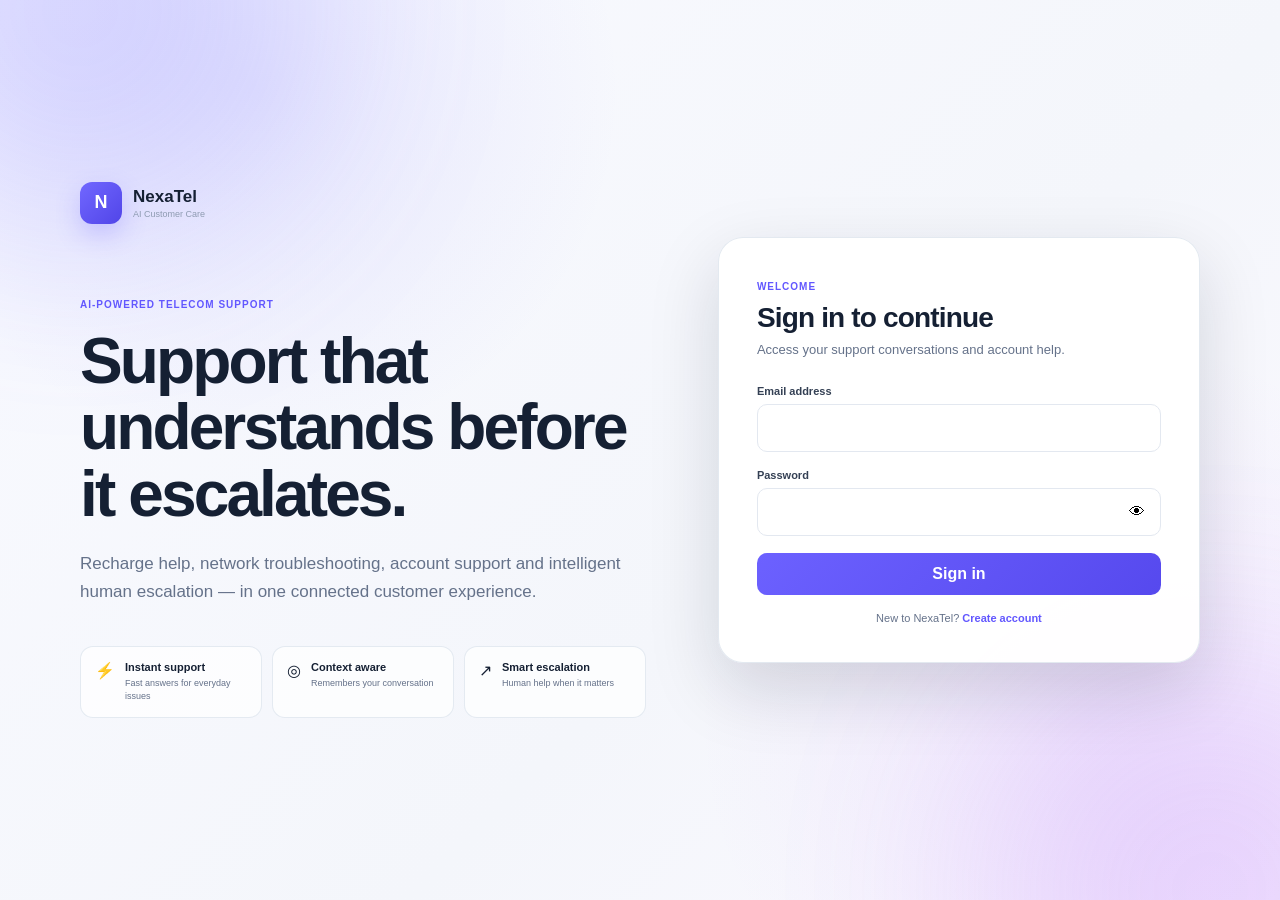
==== frontend/index.html @ a06dd662 "Initial NexaTel AI telecom support application" ====
<!DOCTYPE html>
<html lang="en">
<head>
  <meta charset="UTF-8" />
  <meta name="viewport" content="width=device-width, initial-scale=1.0" />
  <meta name="description" content="NexaTel AI-powered telecom customer support" />
  <title>NexaTel AI Support</title>
  <link rel="stylesheet" href="./style.css" />
</head>
<body>
  <!-- Global notifications -->
  <div id="toastContainer" class="toast-container" aria-live="polite"></div>

  <!-- ============================================================
       AUTHENTICATION
       ============================================================ -->
  <section id="authScreen" class="auth-screen">
    <div class="auth-orb orb-a"></div>
    <div class="auth-orb orb-b"></div>

    <div class="auth-layout">
      <section class="auth-brand-panel">
        <div class="brand">
          <div class="brand-mark">N</div>
          <div>
            <div class="brand-name">NexaTel</div>
            <div class="brand-subtitle">AI Customer Care</div>
          </div>
        </div>

        <div class="auth-copy">
          <span class="eyebrow">AI-powered telecom support</span>
          <h1>Support that understands before it escalates.</h1>
          <p>Recharge help, network troubleshooting, account support and intelligent human escalation — in one connected customer experience.</p>
        </div>

        <div class="auth-features">
          <article><span>⚡</span><div><strong>Instant support</strong><small>Fast answers for everyday issues</small></div></article>
          <article><span>◎</span><div><strong>Context aware</strong><small>Remembers your conversation</small></div></article>
          <article><span>↗</span><div><strong>Smart escalation</strong><small>Human help when it matters</small></div></article>
        </div>
      </section>

      <section class="auth-card">
        <span class="eyebrow">Welcome</span>
        <h2 id="authTitle">Sign in to continue</h2>
        <p id="authDescription">Access your support conversations and account help.</p>

        <form id="loginForm" class="auth-form">
          <label class="field"><span>Email address</span><input id="loginEmail" type="email" autocomplete="email" required /></label>
          <label class="field"><span>Password</span><div class="password-wrap"><input id="loginPassword" type="password" autocomplete="current-password" required /><button type="button" class="password-toggle" data-password-target="loginPassword">👁</button></div></label>
          <button id="loginButton" class="button primary wide" type="submit">Sign in</button>
          <p class="switch-copy">New to NexaTel? <button id="showSignupButton" class="link-button" type="button">Create account</button></p>
        </form>

        <form id="signupForm" class="auth-form hidden">
          <label class="field"><span>Full name</span><input id="signupName" type="text" autocomplete="name" minlength="2" required /></label>
          <label class="field"><span>Email address</span><input id="signupEmail" type="email" autocomplete="email" required /></label>
          <label class="field"><span>Mobile number</span><input id="signupPhone" type="tel" autocomplete="tel" placeholder="+91XXXXXXXXXX" /></label>
          <label class="field"><span>Create password</span><div class="password-wrap"><input id="signupPassword" type="password" autocomplete="new-password" minlength="6" required /><button type="button" class="password-toggle" data-password-target="signupPassword">👁</button></div></label>
          <button id="signupButton" class="button primary wide" type="submit">Create account</button>
          <p class="switch-copy">Already have an account? <button id="showLoginButton" class="link-button" type="button">Sign in</button></p>
        </form>
      </section>
    </div>
  </section>

  <!-- ============================================================
       CUSTOMER APPLICATION
       ============================================================ -->
  <div id="appShell" class="app-shell hidden">
    <!-- LEFT SIDEBAR -->
    <aside id="sidebar" class="sidebar">
      <div class="sidebar-brand">
        <div class="brand compact">
          <div class="brand-mark">N</div>
          <div><div class="brand-name">NexaTel</div><div class="brand-subtitle">AI Customer Care</div></div>
        </div>
        <button id="closeSidebarButton" class="icon-button mobile-only" type="button">✕</button>
      </div>

      <button id="newChatButton" class="new-chat-button" type="button"><span>＋</span> New conversation</button>
      <button id="supportHomeButton" class="home-button" type="button"><span>⌂</span> Support home</button>

      <div class="sidebar-label">Support</div>
      <nav class="sidebar-actions">
        <button type="button" data-service="recharge"><span>⚡</span> Recharge & payments</button>
        <button type="button" data-service="network"><span>📶</span> Network & data</button>
        <button type="button" data-service="account"><span>👤</span> Plan & account</button>
        <button type="button" data-service="sim"><span>📱</span> SIM & eSIM</button>
      </nav>

      <section class="history-section">
        <div class="history-heading"><span>Recent conversations</span><small id="historyCount">0/5</small></div>
        <div id="conversationHistory" class="history-list"></div>
        <p id="emptyHistory" class="empty-history">Your recent conversations will appear here.</p>
      </section>

      <div class="sidebar-user">
        <div id="userAvatar" class="user-avatar">U</div>
        <div class="user-copy"><strong id="sidebarUserName">Customer</strong><span id="sidebarUserEmail">customer@example.com</span></div>
        <button id="logoutButton" class="icon-button" type="button" title="Sign out">↪</button>
      </div>
    </aside>

    <!-- MAIN COLUMN -->
    <main class="main-area">
      <header class="topbar">
        <div class="topbar-left">
          <button id="openSidebarButton" class="icon-button mobile-only" type="button">☰</button>
          <div>
            <div class="title-row"><h2 id="conversationTitle">AI Support</h2><span class="online-pill"><i></i> Online</span></div>
            <p id="conversationSubtitle">Usually replies instantly</p>
          </div>
        </div>

        <div class="topbar-actions">
          <button id="notificationButton" class="notification-button" type="button" aria-label="Notifications" title="Notifications">
            <svg viewBox="0 0 24 24" fill="none" aria-hidden="true"><path d="M18 8A6 6 0 0 0 6 8C6 15 3 15 3 17H21C21 15 18 15 18 8Z" stroke="currentColor" stroke-width="1.8" stroke-linecap="round" stroke-linejoin="round"/><path d="M13.73 21C13.35 21.62 12.72 22 12 22C11.28 22 10.65 21.62 10.27 21" stroke="currentColor" stroke-width="1.8" stroke-linecap="round"/></svg>
            <span class="notification-badge">3</span>
          </button>
          <button id="supportReviewButton" class="button secondary hidden" type="button">🎧 Support review</button>
        </div>
      </header>

      <section class="workspace">
        <!-- ========================================================
             HOME VIEW — remains fully accessible via Support home
             ======================================================== -->
        <section id="homeView" class="home-view">
          <div class="home-scroll">
            <div class="home-grid">
              <div class="home-main">
                <section class="hero-row">
                  <div class="hero-copy-block">
                    <h1>Hello, <span id="welcomeCustomerName">Customer</span>! 👋</h1>
                    <p>I'm your NexaTel AI assistant. I can help you with recharge, plans, network issues and much more.</p>
                    <div class="trust-row">
                      <div><span class="round-icon blue">✧</span><p><strong>Instant replies</strong><small>Get answers in seconds</small></p></div>
                      <div><span class="round-icon orange">🔒</span><p><strong>Secure & private</strong><small>Your data is protected</small></p></div>
                      <div><span class="round-icon pink">◷</span><p><strong>24/7 available</strong><small>Day or night, we're here</small></p></div>
                    </div>
                  </div>

                  <!-- CSS-drawn assistant: no external image dependency. -->
                  <div class="assistant-art" aria-hidden="true">
                    <div class="art-orbit"><span class="spark one">✦</span><span class="spark two">✦</span><div class="bot"><i class="antenna"></i><div class="bot-head"><div class="bot-face"><b></b><b></b></div></div><div class="bot-body"></div></div><div class="chat-dot">•••</div></div>
                  </div>
                </section>

                <section class="service-section">
                  <h2>What can we help you with today?</h2>
                  <p>Choose a topic or describe your issue. I'll guide you step-by-step.</p>

                  <div class="service-grid">
                    <button class="service-card" type="button" data-service="recharge"><span class="service-icon recharge">⚡</span><strong>Recharge & payments</strong><small>Recharge, payment issues, transaction failures</small><i>→</i></button>
                    <button class="service-card" type="button" data-service="network"><span class="service-icon network">📶</span><strong>Network & data</strong><small>Slow internet, no signal, call drops, data not working</small><i>→</i></button>
                    <button class="service-card" type="button" data-service="account"><span class="service-icon plan">▣</span><strong>Plan & validity</strong><small>Current plan, validity, plan change or extension</small><i>→</i></button>
                    <button class="service-card" type="button" data-service="billing"><span class="service-icon billing">▤</span><strong>Billing & refunds</strong><small>Bills, refunds, overcharges, payment disputes</small><i>→</i></button>
                    <button class="service-card" type="button" data-service="sim"><span class="service-icon sim">▦</span><strong>SIM & eSIM</strong><small>SIM blocked, replacement, eSIM activation</small><i>→</i></button>
                    <button class="service-card" type="button" data-service="roaming"><span class="service-icon roaming">✈</span><strong>Roaming & ISD</strong><small>International roaming, ISD packs, global services</small><i>→</i></button>
                    <button class="service-card" type="button" data-service="number"><span class="service-icon number">☎</span><strong>Number services</strong><small>Porting, number change, forwarding and DND</small><i>→</i></button>
                    <button class="service-card" type="button" data-service="other"><span class="service-icon other">●</span><strong>Other support</strong><small>Device help, app issues and more</small><i>→</i></button>
                  </div>
                </section>

                <section class="popular-section">
                  <h3>Popular right now</h3>
                  <div class="popular-pills">
                    <button type="button" data-prompt="My recharge failed but the amount was deducted.">⌕ Recharge failed but amount deducted</button>
                    <button type="button" data-prompt="My internet is not working.">⌕ Internet not working</button>
                    <button type="button" data-prompt="I need help with my plan validity extension.">⌕ Plan validity extension</button>
                    <button type="button" data-prompt="I want to check my refund status.">⌕ Refund status</button>
                    <button type="button" data-prompt="My SIM is not working.">⌕ SIM not working</button>
                  </div>
                </section>

                <!-- Contextual guidance is available on home before sending. -->
                <section id="guidedPanel" class="guided-panel hidden">
                  <div><span class="eyebrow">Selected service</span><h3 id="guidedTitle"></h3><p id="guidedDescription"></p></div>
                  <button id="closeGuidedPanel" class="icon-button" type="button">✕</button>
                  <div id="guidedSuggestions" class="guided-suggestions"></div>
                </section>
              </div>

              <!-- RIGHT CUSTOMER UTILITY RAIL -->
              <aside class="right-rail">
                <section class="right-card account-card">
                  <div class="right-card-head"><h3>Account overview</h3><button id="viewAccountButton" type="button">View all</button></div>
                  <div class="account-row"><span class="account-icon">☎</span><div><small>Mobile number</small><strong id="accountMobileNumber">+91 98765 43210</strong></div></div>
                  <div class="account-row"><span class="account-icon">▣</span><div><small>Plan</small><strong>Unlimited Pro 499</strong></div></div>
                  <div class="account-row"><span class="account-icon">◷</span><div class="grow"><small>Data left</small><div class="between"><strong>12.4 GB / 50 GB</strong><small>24%</small></div><div class="progress"><i></i></div></div></div>
                  <div class="account-row"><span class="account-icon">◫</span><div><small>Validity</small><strong>12 Aug 2026</strong></div></div>
                  <div class="account-row"><span class="account-icon">₹</span><div><small>Balance</small><strong>₹149.50</strong></div></div>
                  <button id="rechargeNowButton" class="button primary recharge-button" type="button">Recharge now</button>
                  <p class="demo-note">Prototype account data until a telecom customer API is connected.</p>
                </section>

                <section class="right-card human-card">
                  <h3>Need human help?</h3>
                  <p>If your issue is not resolved, support review becomes available after meaningful troubleshooting.</p>
                  <button id="homeSupportButton" class="support-preview-button" type="button" disabled>🎧 Request Support Review</button>
                  <div class="followup-preview"><div><span>☎</span><p><strong>Callback</strong><small>Agent reviews first</small></p></div><div><span>✉</span><p><strong>Email</strong><small>We'll email you</small></p></div></div>
                </section>

                <section class="right-card safety-card">
                  <h3>Tips & safety</h3>
                  <p>✓ We'll never ask for OTP or passwords</p>
                  <p>✓ Verify transactions on official channels</p>
                  <p>✓ Keep personal data safe</p>
                </section>
              </aside>
            </div>
          </div>
        </section>

        <!-- ========================================================
             CHAT VIEW — does NOT destroy access to customer services
             ======================================================== -->
        <section id="chatView" class="chat-view hidden">
          <!-- Compact service toolbar keeps core customer options usable in chat. -->
          <div class="chat-tools">
            <button id="backHomeButton" class="back-home-button" type="button">← Support home</button>
            <div class="chat-service-strip">
              <button type="button" data-service="recharge">⚡ Recharge</button>
              <button type="button" data-service="network">📶 Network</button>
              <button type="button" data-service="account">▣ Plan</button>
              <button type="button" data-service="billing">▤ Billing</button>
              <button type="button" data-service="sim">▦ SIM</button>
              <button type="button" data-service="roaming">✈ Roaming</button>
              <button type="button" data-service="number">☎ Number</button>
              <button type="button" data-service="other">● Other</button>
            </div>
          </div>

          <div id="messagesContainer" class="messages-container">
            <div id="messagesList" class="messages-list"></div>
            <div id="typingIndicator" class="typing-row hidden"><div class="assistant-avatar">✦</div><div class="typing-bubble"><span></span><span></span><span></span></div></div>
          </div>
        </section>

        <!-- Composer belongs to BOTH modes and always stays fully visible. -->
        <div class="composer-zone">
          <div id="composerContext" class="context-chip hidden"><span id="composerContextText"></span><button id="clearContextButton" type="button">✕</button></div>
          <form id="chatForm" class="composer">
            <textarea id="messageInput" rows="1" maxlength="2000" placeholder="Describe what you need help with..." required></textarea>
            <button id="sendButton" class="send-button" type="submit" aria-label="Send message">➤</button>
          </form>
          <div class="composer-meta"><span>AI responses may need verification for account-specific transactions.</span><span id="characterCounter">0 / 2000</span></div>
        </div>
      </section>
    </main>
  </div>

  <!-- ============================================================
       HUMAN SUPPORT MODAL
       ============================================================ -->
  <div id="supportModal" class="modal-backdrop hidden" role="dialog" aria-modal="true">
    <section class="modal-card">
      <div class="modal-head"><div><span class="eyebrow">Human support</span><h2>Request support review</h2></div><button id="closeSupportModalButton" class="icon-button" type="button">✕</button></div>
      <p class="modal-description">Your conversation is sent to a support agent for review before any callback or email follow-up.</p>
      <form id="supportRequestForm">
        <label class="field"><span>What still needs help?</span><textarea id="supportReason" rows="4" maxlength="800" required></textarea></label>
        <div class="field"><span>Preferred follow-up</span>
          <label class="choice-card"><input type="radio" name="contactPreference" value="callback" checked /><span><strong>Request a callback</strong><small>An agent reviews the case first. This does not start an immediate call.</small></span></label>
          <label class="choice-card"><input type="radio" name="contactPreference" value="email" /><span><strong>Email response</strong><small>Receive support updates at your registered email.</small></span></label>
        </div>
        <div class="info-box"><span>ℹ</span><p>Customer requests enter a support queue. Phone calls can only be started later by a support agent.</p></div>
        <button id="submitSupportButton" class="button primary wide" type="submit">Submit request</button>
      </form>
    </section>
  </div>

  <div id="supportSuccessModal" class="modal-backdrop hidden" role="dialog" aria-modal="true">
    <section class="modal-card small-modal success-modal"><div class="success-icon">✓</div><h2>Request received</h2><p id="supportSuccessMessage"></p><div id="supportTicketReference" class="ticket-reference hidden"></div><button id="closeSuccessModalButton" class="button primary wide" type="button">Continue</button></section>
  </div>

  <script src="./app.js"></script>
</body>
</html>
---- frontend/style.css ----
/* =====================================================================
   NEXATEL FINAL CUSTOMER UI
   ---------------------------------------------------------------------
   The layout uses two explicit application modes:
   1) HOME: full telecom self-service dashboard.
   2) CHAT: focused conversation + compact service toolbar.

   The composer is a fixed flex child, NOT an overlay, so the final
   customer message can never disappear behind it.
   ===================================================================== */

:root {
  --bg: #f5f7fb;
  --surface: #fff;
  --surface-soft: #f8fafc;
  --text: #152033;
  --muted: #65728a;
  --faint: #94a3b8;
  --border: #e3e8f0;
  --primary: #6257ff;
  --primary-dark: #5147e8;
  --primary-soft: #efedff;
  --sidebar: #10192b;
  --success: #18aa5b;
  --danger: #dc2626;
  --shadow-sm: 0 4px 16px rgba(15,23,42,.05);
  --shadow-md: 0 14px 38px rgba(15,23,42,.09);
  --shadow-lg: 0 26px 70px rgba(15,23,42,.15);
}

* { box-sizing: border-box; margin: 0; padding: 0; }
html, body { width: 100%; height: 100%; }
body { font-family: Inter, -apple-system, BlinkMacSystemFont, "Segoe UI", sans-serif; color: var(--text); background: var(--bg); -webkit-font-smoothing: antialiased; }
button, input, textarea { font: inherit; }
button { cursor: pointer; }
textarea { resize: none; }
.hidden { display: none !important; }
.eyebrow { color: var(--primary); font-size: 10px; font-weight: 850; letter-spacing: .1em; text-transform: uppercase; }

/* ---------- Shared brand ---------- */
.brand { display: flex; align-items: center; gap: 11px; }
.brand-mark { width: 42px; height: 42px; display: grid; place-items: center; border-radius: 12px; color: #fff; background: linear-gradient(135deg,#7167ff,#5145e8); font-size: 18px; font-weight: 850; box-shadow: 0 10px 24px rgba(98,87,255,.25); }
.brand-name { font-size: 17px; font-weight: 850; }
.brand-subtitle { margin-top: 2px; color: #8e9bb1; font-size: 9px; }

/* ---------- Buttons ---------- */
.button { min-height: 42px; padding: 10px 15px; border: 0; border-radius: 10px; display: inline-flex; align-items: center; justify-content: center; gap: 7px; font-weight: 750; }
.button.primary { color: #fff; background: linear-gradient(135deg,#6c61ff,#5649ee); }
.button.secondary { color: var(--text); background: #fff; border: 1px solid var(--border); }
.button.wide { width: 100%; }
.button:disabled { opacity: .5; cursor: not-allowed; }
.icon-button { width: 36px; height: 36px; display: grid; place-items: center; border: 0; border-radius: 9px; background: transparent; color: inherit; }
.icon-button:hover { background: rgba(148,163,184,.12); }
.link-button { border: 0; background: transparent; color: var(--primary); font-weight: 800; }

/* =====================================================================
   AUTHENTICATION
   ===================================================================== */
.auth-screen { position: relative; min-height: 100vh; display: grid; place-items: center; overflow: hidden; padding: 40px; background: radial-gradient(circle at 20% 10%,rgba(101,92,255,.11),transparent 28%), radial-gradient(circle at 85% 80%,rgba(168,85,247,.09),transparent 30%), linear-gradient(135deg,#f9faff,#f4f6fb 60%,#fbf9ff); }
.auth-orb { position: absolute; width: 460px; height: 460px; border-radius: 50%; filter: blur(110px); opacity: .2; }
.orb-a { top: -220px; left: -150px; background: #635bff; }
.orb-b { right: -160px; bottom: -220px; background: #a855f7; }
.auth-layout { width: min(1120px,100%); position: relative; z-index: 1; display: grid; grid-template-columns: 1.08fr .92fr; gap: 72px; align-items: center; }
.auth-copy { margin-top: 70px; max-width: 620px; }
.auth-copy h1 { margin-top: 16px; font-size: clamp(42px,5vw,64px); line-height: 1.04; letter-spacing: -.045em; }
.auth-copy p { margin-top: 23px; max-width: 560px; color: var(--muted); font-size: 17px; line-height: 1.65; }
.auth-features { margin-top: 40px; display: grid; grid-template-columns: repeat(3,1fr); gap: 10px; }
.auth-features article { padding: 14px; display: flex; gap: 10px; border: 1px solid rgba(226,232,240,.9); border-radius: 13px; background: rgba(255,255,255,.72); }
.auth-features article strong, .auth-features article small { display: block; }
.auth-features article strong { font-size: 11px; }
.auth-features article small { margin-top: 4px; color: var(--muted); font-size: 9px; line-height: 1.45; }
.auth-card { padding: 38px; border: 1px solid rgba(226,232,240,.95); border-radius: 25px; background: rgba(255,255,255,.96); box-shadow: var(--shadow-lg); }
.auth-card h2 { margin-top: 8px; font-size: 28px; letter-spacing: -.03em; }
.auth-card > p { margin-top: 8px; color: var(--muted); font-size: 13px; }
.auth-form { margin-top: 28px; }
.field { display: block; margin-bottom: 17px; }
.field > span { display: block; margin-bottom: 7px; color: #344054; font-size: 11px; font-weight: 750; }
.field input, .field textarea { width: 100%; border: 1px solid var(--border); border-radius: 10px; outline: 0; background: #fff; color: var(--text); }
.field input { height: 48px; padding: 0 13px; }
.field textarea { padding: 12px 13px; line-height: 1.55; }
.field input:focus, .field textarea:focus { border-color: #aaa4ff; box-shadow: 0 0 0 3px rgba(98,87,255,.09); }
.password-wrap { position: relative; }
.password-wrap input { padding-right: 46px; }
.password-toggle { position: absolute; right: 7px; top: 50%; transform: translateY(-50%); width: 34px; height: 34px; border: 0; background: transparent; }
.switch-copy { margin-top: 17px; text-align: center; color: var(--muted); font-size: 11px; }

/* =====================================================================
   APP SHELL + SIDEBAR
   ===================================================================== */
.app-shell { height: 100dvh; display: grid; grid-template-columns: 300px minmax(0,1fr); overflow: hidden; }
.sidebar { height: 100dvh; display: flex; flex-direction: column; overflow: hidden; color: #fff; background: radial-gradient(circle at 0 0,rgba(98,87,255,.12),transparent 28%), var(--sidebar); border-right: 1px solid rgba(255,255,255,.05); }
.sidebar-brand { height: 78px; padding: 0 18px; display: flex; align-items: center; justify-content: space-between; border-bottom: 1px solid rgba(255,255,255,.06); }
.sidebar .brand-name { color: #fff; }
.new-chat-button, .home-button { margin: 18px 14px 0; min-height: 48px; padding: 0 14px; display: flex; align-items: center; gap: 10px; border-radius: 11px; color: #fff; font-size: 12px; font-weight: 750; }
.new-chat-button { border: 0; background: linear-gradient(135deg,#7165ff,#5b4af0); }
.home-button { margin-top: 10px; border: 1px solid rgba(255,255,255,.11); background: rgba(255,255,255,.035); }
.home-button:hover { background: rgba(255,255,255,.07); }
.sidebar-label { padding: 24px 18px 7px; color: #7f8da7; font-size: 9px; font-weight: 850; letter-spacing: .09em; text-transform: uppercase; }
.sidebar-actions { padding: 0 10px 12px; display: grid; gap: 3px; }
.sidebar-actions button { width: 100%; min-height: 38px; padding: 0 9px; display: flex; align-items: center; gap: 10px; border: 0; border-radius: 8px; color: #c4cede; background: transparent; text-align: left; font-size: 10px; }
.sidebar-actions button:hover { color: #fff; background: rgba(255,255,255,.055); }
.sidebar-actions button span { width: 20px; text-align: center; }
.history-section { flex: 1; min-height: 0; overflow-y: auto; padding: 10px 12px; border-top: 1px solid rgba(255,255,255,.05); }
.history-heading { padding: 0 4px 8px; display: flex; justify-content: space-between; color: #7f8da7; font-size: 9px; font-weight: 850; letter-spacing: .08em; text-transform: uppercase; }
.history-item { width: 100%; margin-bottom: 6px; padding: 11px; display: flex; gap: 9px; align-items: center; border: 0; border-radius: 9px; color: #ccd5e2; background: transparent; text-align: left; }
.history-item:hover { background: rgba(255,255,255,.055); color: #fff; }
.history-item.active { background: rgba(98,87,255,.22); color: #fff; }
.history-item-copy { min-width: 0; }
.history-title, .history-date { display: block; white-space: nowrap; overflow: hidden; text-overflow: ellipsis; }
.history-title { font-size: 10px; font-weight: 700; }
.history-date { margin-top: 3px; color: #8490a3; font-size: 8px; }
.empty-history { margin: 14px 5px; color: #71819b; font-size: 9px; line-height: 1.5; }
.sidebar-user { min-height: 72px; padding: 12px 14px; display: flex; align-items: center; gap: 9px; border-top: 1px solid rgba(255,255,255,.06); }
.user-avatar { width: 38px; height: 38px; display: grid; place-items: center; flex-shrink: 0; border-radius: 50%; color: #fff; background: #35405a; font-size: 11px; font-weight: 800; }
.user-copy { min-width: 0; flex: 1; }
.user-copy strong, .user-copy span { display: block; white-space: nowrap; overflow: hidden; text-overflow: ellipsis; }
.user-copy strong { font-size: 10px; }
.user-copy span { margin-top: 3px; color: #8490a1; font-size: 8px; }

/* =====================================================================
   MAIN AREA + TOPBAR
   ===================================================================== */
.main-area { height: 100dvh; min-width: 0; display: flex; flex-direction: column; overflow: hidden; }
.topbar { height: 74px; flex: 0 0 74px; padding: 0 28px; display: flex; align-items: center; justify-content: space-between; background: rgba(255,255,255,.97); border-bottom: 1px solid var(--border); }
.topbar-left { display: flex; align-items: center; gap: 9px; }
.title-row { display: flex; align-items: center; gap: 9px; }
.title-row h2 { max-width: 520px; overflow: hidden; text-overflow: ellipsis; white-space: nowrap; font-size: 15px; }
.topbar-left p { margin-top: 3px; color: var(--muted); font-size: 9px; }
.online-pill { padding: 4px 8px; display: inline-flex; align-items: center; gap: 5px; border-radius: 999px; color: #168648; background: #eafaf1; font-size: 8px; font-weight: 800; }
.online-pill i { width: 6px; height: 6px; border-radius: 50%; background: #1db15b; }
.topbar-actions { display: flex; align-items: center; gap: 9px; }
.notification-button { position: relative; width: 40px; height: 40px; display: grid; place-items: center; border: 1px solid var(--border); border-radius: 11px; color: var(--text); background: #fff; }
.notification-button svg { width: 21px; height: 21px; }
.notification-badge { position: absolute; top: -4px; right: -4px; min-width: 16px; height: 16px; padding: 0 4px; display: flex; align-items: center; justify-content: center; border: 2px solid #fff; border-radius: 999px; color: #fff; background: #ef4444; font-size: 8px; font-weight: 800; }

/* =====================================================================
   WORKSPACE MODE CONTROLLER
   ===================================================================== */
.workspace { flex: 1; min-height: 0; display: flex; flex-direction: column; overflow: hidden; }
.home-view, .chat-view { flex: 1; min-height: 0; overflow: hidden; }
.home-scroll { height: 100%; overflow-y: auto; padding: 22px 28px 18px; }
.home-grid { max-width: 1210px; margin: 0 auto; display: grid; grid-template-columns: minmax(0,1fr) 270px; gap: 22px; align-items: start; }
.home-main { min-width: 0; }

/* ---------- Dashboard hero ---------- */
.hero-row { min-height: 180px; display: grid; grid-template-columns: minmax(0,1fr) 270px; gap: 20px; align-items: center; }
.hero-copy-block h1 { font-size: 30px; letter-spacing: -.04em; }
.hero-copy-block > p { margin-top: 7px; max-width: 520px; color: var(--muted); font-size: 11px; line-height: 1.55; }
.trust-row { margin-top: 20px; display: flex; gap: 24px; flex-wrap: wrap; }
.trust-row > div { display: flex; align-items: center; gap: 9px; }
.round-icon { width: 31px; height: 31px; display: grid; place-items: center; border-radius: 50%; }
.round-icon.blue { color: #377be7; background: #eaf3ff; }
.round-icon.orange { color: #ed8b22; background: #fff4e5; }
.round-icon.pink { color: #e75283; background: #fff0f5; }
.trust-row strong, .trust-row small { display: block; }
.trust-row strong { font-size: 9px; }
.trust-row small { margin-top: 2px; color: var(--muted); font-size: 8px; }
.assistant-art { display: flex; justify-content: center; }
.art-orbit { position: relative; width: 220px; height: 165px; display: flex; align-items: center; justify-content: center; overflow: hidden; border-radius: 100px 100px 25px 25px; background: radial-gradient(circle at 50% 45%,#fff,#efedff 55%,#e7e4ff); }
.art-orbit::before { content: ""; position: absolute; width: 165px; height: 165px; border-radius: 50%; border: 1px solid rgba(98,87,255,.08); }
.bot { position: relative; z-index: 2; display: flex; flex-direction: column; align-items: center; }
.antenna { width: 3px; height: 18px; background: var(--primary); }
.antenna::before { content: ""; display: block; width: 9px; height: 9px; margin: -5px 0 0 -3px; border-radius: 50%; background: var(--primary); }
.bot-head { width: 94px; height: 70px; padding: 9px; display: grid; place-items: center; border: 5px solid #fff; border-radius: 31px; background: linear-gradient(145deg,#fff,#dcd8ff); box-shadow: 0 12px 25px rgba(77,67,229,.18); }
.bot-face { width: 66px; height: 44px; display: flex; align-items: center; justify-content: space-evenly; border-radius: 21px; background: #242059; }
.bot-face b { width: 11px; height: 11px; border-radius: 50%; background: #6758ff; box-shadow: 0 0 10px rgba(98,87,255,.75); }
.bot-body { width: 75px; height: 50px; margin-top: -3px; border: 4px solid #fff; border-radius: 13px 13px 24px 24px; background: linear-gradient(145deg,#fff,#dcd8ff); }
.chat-dot { position: absolute; top: 34px; right: 23px; width: 48px; height: 35px; display: grid; place-items: center; border-radius: 11px; color: #fff; background: var(--primary); font-weight: 850; }
.spark { position: absolute; color: #fff; }
.spark.one { top: 27px; left: 34px; }.spark.two { right: 40px; bottom: 22px; }

/* ---------- Services ---------- */
.service-section { margin-top: 6px; }
.service-section h2 { font-size: 16px; }.service-section > p { margin-top: 4px; color: var(--muted); font-size: 9px; }
.service-grid { margin-top: 13px; display: grid; grid-template-columns: repeat(4,minmax(0,1fr)); gap: 11px; }
.service-card { min-height: 158px; padding: 14px; position: relative; display: flex; flex-direction: column; align-items: flex-start; border: 1px solid var(--border); border-radius: 13px; background: #fff; text-align: left; box-shadow: var(--shadow-sm); transition: .18s ease; }
.service-card:hover { transform: translateY(-2px); border-color: #d2ceff; box-shadow: var(--shadow-md); }
.service-icon { width: 43px; height: 43px; display: grid; place-items: center; border-radius: 11px; font-size: 17px; }
.service-icon.recharge,.service-icon.roaming { background:#fff1e5;color:#f18d38; }.service-icon.network,.service-icon.billing { background:#edf4ff;color:#418af0; }.service-icon.plan,.service-icon.number { background:#e9f9ef;color:#2eaa68; }.service-icon.sim { background:#f1edff;color:#8b4ad9; }.service-icon.other { background:#fff0f5;color:#e85b85; }
.service-card strong { margin-top: 11px; font-size: 11px; }.service-card small { margin-top: 5px; color: var(--muted); font-size: 8px; line-height: 1.5; }.service-card i { margin-top: auto; align-self: center; color: #57657d; font-style: normal; }
.popular-section { margin-top: 18px; }.popular-section h3 { font-size: 10px; }.popular-pills { margin-top: 8px; display: flex; flex-wrap: wrap; gap: 7px; }.popular-pills button { min-height: 29px; padding: 6px 11px; border: 0; border-radius: 999px; color: #315da8; background: #eef4ff; font-size: 8px; }.popular-pills button:hover { color: var(--primary); background: #e4edff; }
.guided-panel { position: relative; margin-top: 15px; padding: 14px 44px 14px 14px; border: 1px solid #d7d3ff; border-radius: 12px; background: linear-gradient(135deg,#faf9ff,#fff); }.guided-panel > .icon-button { position: absolute; top: 9px; right: 9px; }.guided-panel h3 { margin-top: 4px; font-size: 13px; }.guided-panel p { margin-top: 3px; color: var(--muted); font-size: 8px; }.guided-suggestions { grid-column: 1/-1; margin-top: 10px; display: flex; flex-wrap: wrap; gap: 6px; }.guided-chip { padding: 7px 9px; border: 1px solid #dcd8ff; border-radius: 999px; background: #fff; color: #574ad8; font-size: 8px; }

/* ---------- Right rail ---------- */
.right-rail { display: grid; gap: 14px; }.right-card { padding: 15px; border: 1px solid var(--border); border-radius: 12px; background: #fff; box-shadow: var(--shadow-sm); }.right-card h3 { font-size: 11px; }.right-card-head { display: flex; justify-content: space-between; align-items: center; }.right-card-head button { border: 0; background: transparent; color: var(--primary); font-size: 9px; font-weight: 750; }.account-row { margin-top: 12px; display: flex; align-items: center; gap: 9px; }.account-icon { width: 28px; height: 28px; display: grid; place-items: center; flex-shrink: 0; border-radius: 8px; color: var(--primary); background: var(--primary-soft); font-size: 10px; }.account-row small,.account-row strong { display: block; }.account-row small { color: var(--faint); font-size: 8px; }.account-row strong { margin-top: 2px; font-size: 10px; }.grow { flex: 1; }.between { display: flex; justify-content: space-between; align-items: center; }.progress { margin-top: 6px; height: 5px; overflow: hidden; border-radius: 999px; background: #eceff5; }.progress i { display: block; width: 24%; height: 100%; background: var(--primary); }.recharge-button { width: 110px; min-height: 34px; margin: 13px 0 0 auto; display: flex; font-size: 9px; }.demo-note { margin-top: 8px; color: var(--faint); font-size: 7px; line-height: 1.4; }.human-card > p { margin-top: 6px; color: var(--muted); font-size: 8px; line-height: 1.5; }.support-preview-button { width: 100%; min-height: 41px; margin-top: 12px; border: 1px solid #ccc7ff; border-radius: 9px; color: var(--primary); background: #fff; font-size: 9px; font-weight: 750; }.support-preview-button:not(:disabled):hover { background: var(--primary-soft); }.support-preview-button:disabled { opacity: .45; cursor: not-allowed; }.followup-preview { margin-top: 9px; display: grid; grid-template-columns: 1fr 1fr; gap: 7px; }.followup-preview > div { padding: 8px; display: flex; gap: 7px; align-items: center; border: 1px solid #eef0f5; border-radius: 9px; }.followup-preview span { color: var(--primary); }.followup-preview strong,.followup-preview small { display: block; }.followup-preview strong { font-size: 8px; }.followup-preview small { margin-top: 2px; color: var(--faint); font-size: 7px; }.safety-card p { margin-top: 9px; color: var(--muted); font-size: 8px; }

/* =====================================================================
   CHAT MODE
   ===================================================================== */
.chat-view { display: flex; flex-direction: column; }
.chat-tools { flex: 0 0 auto; padding: 11px 22px; display: flex; align-items: center; gap: 12px; border-bottom: 1px solid var(--border); background: #fff; }
.back-home-button { flex-shrink: 0; min-height: 34px; padding: 0 11px; border: 1px solid #dcd8ff; border-radius: 9px; color: #5148d8; background: #f8f7ff; font-size: 9px; font-weight: 750; }
.chat-service-strip { min-width: 0; display: flex; gap: 6px; overflow-x: auto; scrollbar-width: none; }.chat-service-strip::-webkit-scrollbar { display: none; }.chat-service-strip button { flex-shrink: 0; min-height: 32px; padding: 0 10px; border: 1px solid var(--border); border-radius: 999px; color: #4b5870; background: #fff; font-size: 8px; }.chat-service-strip button:hover { border-color: #cbc7ff; color: var(--primary); background: #faf9ff; }
.messages-container { flex: 1; min-height: 0; overflow-y: auto; padding: 22px 28px 30px; scroll-behavior: smooth; background: radial-gradient(circle at 85% 12%,rgba(98,87,255,.035),transparent 25%),var(--bg); }
.messages-list,.typing-row { max-width: 900px; margin: 0 auto; }.messages-list { padding-bottom: 6px; }
.message-row { display: flex; margin-bottom: 20px; }.message-row.user { justify-content: flex-end; }.message-row.assistant { justify-content: flex-start; }.message-wrap { max-width: min(78%,710px); display: flex; align-items: flex-start; gap: 9px; }.message-row.user .message-wrap { flex-direction: row-reverse; }
.assistant-avatar,.message-user-avatar { width: 31px; height: 31px; flex-shrink: 0; display: grid; place-items: center; }.assistant-avatar { border-radius: 9px; color: #fff; background: var(--primary); font-size: 12px; }.message-user-avatar { border-radius: 50%; color: #fff; background: #35405a; font-size: 10px; font-weight: 800; }
.message-bubble { padding: 13px 15px; border-radius: 15px; font-size: 12px; line-height: 1.65; white-space: pre-wrap; word-break: break-word; }.message-row.assistant .message-bubble { background: #fff; border: 1px solid var(--border); border-top-left-radius: 5px; box-shadow: var(--shadow-sm); }.message-row.user .message-bubble { color: #fff; background: linear-gradient(135deg,#6b60ff,#5649e9); border-top-right-radius: 5px; }
.message-time { margin-top: 5px; color: var(--faint); font-size: 7px; }.message-feedback { display: flex; gap: 5px; margin-top: 6px; }.feedback-button { width: 29px; height: 27px; border: 1px solid var(--border); border-radius: 7px; background: #fff; opacity: .75; }.feedback-button.selected { border-color: #c9c5ff; background: var(--primary-soft); opacity: 1; }
.typing-row { display: flex; gap: 9px; margin-bottom: 16px; }.typing-bubble { height: 38px; padding: 0 13px; display: flex; align-items: center; gap: 4px; border: 1px solid var(--border); border-radius: 13px; background: #fff; }.typing-bubble span { width: 5px; height: 5px; border-radius: 50%; background: #8490a1; animation: pulse 1.2s infinite; }.typing-bubble span:nth-child(2){animation-delay:.16s}.typing-bubble span:nth-child(3){animation-delay:.32s}@keyframes pulse{0%,70%,100%{opacity:.3;transform:translateY(0)}35%{opacity:1;transform:translateY(-3px)}}

/* =====================================================================
   COMPOSER — a normal flex child, never overlaps content
   ===================================================================== */
.composer-zone { flex: 0 0 auto; padding: 9px max(20px,calc((100% - 1020px)/2)) 12px; background: var(--bg); border-top: 1px solid rgba(227,232,240,.8); }
.context-chip { width: fit-content; margin: 0 0 6px 4px; padding: 6px 9px; display: flex; align-items: center; gap: 7px; border-radius: 999px; color: #5048c7; background: var(--primary-soft); font-size: 8px; font-weight: 800; }.context-chip button { border: 0; background: transparent; color: inherit; }
.composer { min-height: 58px; padding: 8px; display: flex; align-items: flex-end; gap: 9px; border: 1px solid #d9d5ff; border-radius: 15px; background: #fff; box-shadow: 0 8px 26px rgba(15,23,42,.08); }.composer textarea { flex: 1; min-height: 40px; max-height: 130px; padding: 10px 9px; border: 0; outline: 0; background: transparent; color: var(--text); line-height: 1.5; }.send-button { width: 44px; height: 42px; flex-shrink: 0; border: 0; border-radius: 11px; color: #fff; background: var(--primary); }.send-button:disabled { opacity: .45; cursor: not-allowed; }.composer-meta { min-height: 14px; margin-top: 5px; padding: 0 5px; display: flex; justify-content: space-between; color: var(--faint); font-size: 7px; }

/* =====================================================================
   MODALS + TOASTS
   ===================================================================== */
.modal-backdrop { position: fixed; z-index: 1000; inset: 0; padding: 20px; display: grid; place-items: center; background: rgba(15,23,42,.56); backdrop-filter: blur(5px); }.modal-card { width: min(520px,100%); max-height: calc(100vh - 40px); overflow-y: auto; padding: 26px; border-radius: 18px; background: #fff; box-shadow: var(--shadow-lg); }.small-modal { width: min(400px,100%); }.modal-head { display: flex; justify-content: space-between; align-items: flex-start; }.modal-head h2 { margin-top: 5px; font-size: 20px; }.modal-description { margin: 11px 0 20px; color: var(--muted); font-size: 10px; line-height: 1.55; }.choice-card { margin-top: 8px; padding: 12px; display: flex; gap: 9px; align-items: flex-start; border: 1px solid var(--border); border-radius: 10px; cursor: pointer; }.choice-card input { margin-top: 3px; }.choice-card strong,.choice-card small { display: block; }.choice-card strong { font-size: 10px; }.choice-card small { margin-top: 3px; color: var(--muted); font-size: 8px; }.info-box { margin-bottom: 16px; padding: 11px; display: flex; gap: 8px; border-radius: 9px; color: #526078; background: var(--surface-soft); font-size: 9px; line-height: 1.5; }.success-modal { text-align: center; }.success-icon { width: 54px; height: 54px; margin: 0 auto 13px; display: grid; place-items: center; border-radius: 50%; color: #168648; background: #eafaf1; font-size: 22px; }.success-modal p { margin: 9px 0 15px; color: var(--muted); font-size: 10px; line-height: 1.5; }.ticket-reference { margin-bottom: 14px; padding: 9px; border-radius: 8px; background: var(--surface-soft); color: #48566d; font-size: 9px; font-weight: 750; }
.toast-container { position: fixed; z-index: 2000; top: 18px; right: 18px; width: min(350px,calc(100vw - 36px)); display: grid; gap: 7px; }.toast { padding: 12px 13px; border: 1px solid var(--border); border-radius: 10px; background: #fff; box-shadow: var(--shadow-md); font-size: 10px; }.toast.success { border-left: 4px solid var(--success); }.toast.error { border-left: 4px solid var(--danger); }.toast.info { border-left: 4px solid var(--primary); }
.mobile-only { display: none; }

/* =====================================================================
   RESPONSIVE
   ===================================================================== */
@media (max-width: 1260px) { .home-grid { grid-template-columns: minmax(0,1fr) 245px; }.service-grid { grid-template-columns: repeat(3,minmax(0,1fr)); }.hero-row { grid-template-columns: minmax(0,1fr) 230px; }.art-orbit { width: 200px; } }
@media (max-width: 980px) { .app-shell { grid-template-columns: 1fr; }.sidebar { position: fixed; z-index: 900; left: 0; top: 0; width: 300px; transform: translateX(-100%); transition: transform .22s ease; box-shadow: var(--shadow-lg); }.sidebar.open { transform: translateX(0); }.mobile-only { display: grid; }.home-grid { grid-template-columns: 1fr; }.right-rail { grid-template-columns: repeat(3,1fr); }.service-grid { grid-template-columns: repeat(4,minmax(0,1fr)); } }
@media (max-width: 800px) { .auth-layout { grid-template-columns: 1fr; max-width: 600px; }.auth-brand-panel { display: none; }.right-rail { grid-template-columns: 1fr 1fr; }.account-card { grid-column: 1/-1; }.service-grid { grid-template-columns: repeat(2,minmax(0,1fr)); }.hero-row { grid-template-columns: 1fr; }.assistant-art { display: none; } }
@media (max-width: 600px) { .auth-screen { padding: 16px; }.auth-card { padding: 22px 18px; }.topbar { padding: 0 13px; }.home-scroll { padding: 14px 11px; }.right-rail { grid-template-columns: 1fr; }.service-grid { grid-template-columns: 1fr; }.service-card { min-height: 125px; }.chat-tools { padding: 8px 10px; }.messages-container { padding: 16px 10px 20px; }.message-wrap { max-width: 90%; }.composer-zone { padding: 8px 10px 10px; }.composer-meta span:first-child { display: none; }.composer-meta { justify-content: flex-end; } }
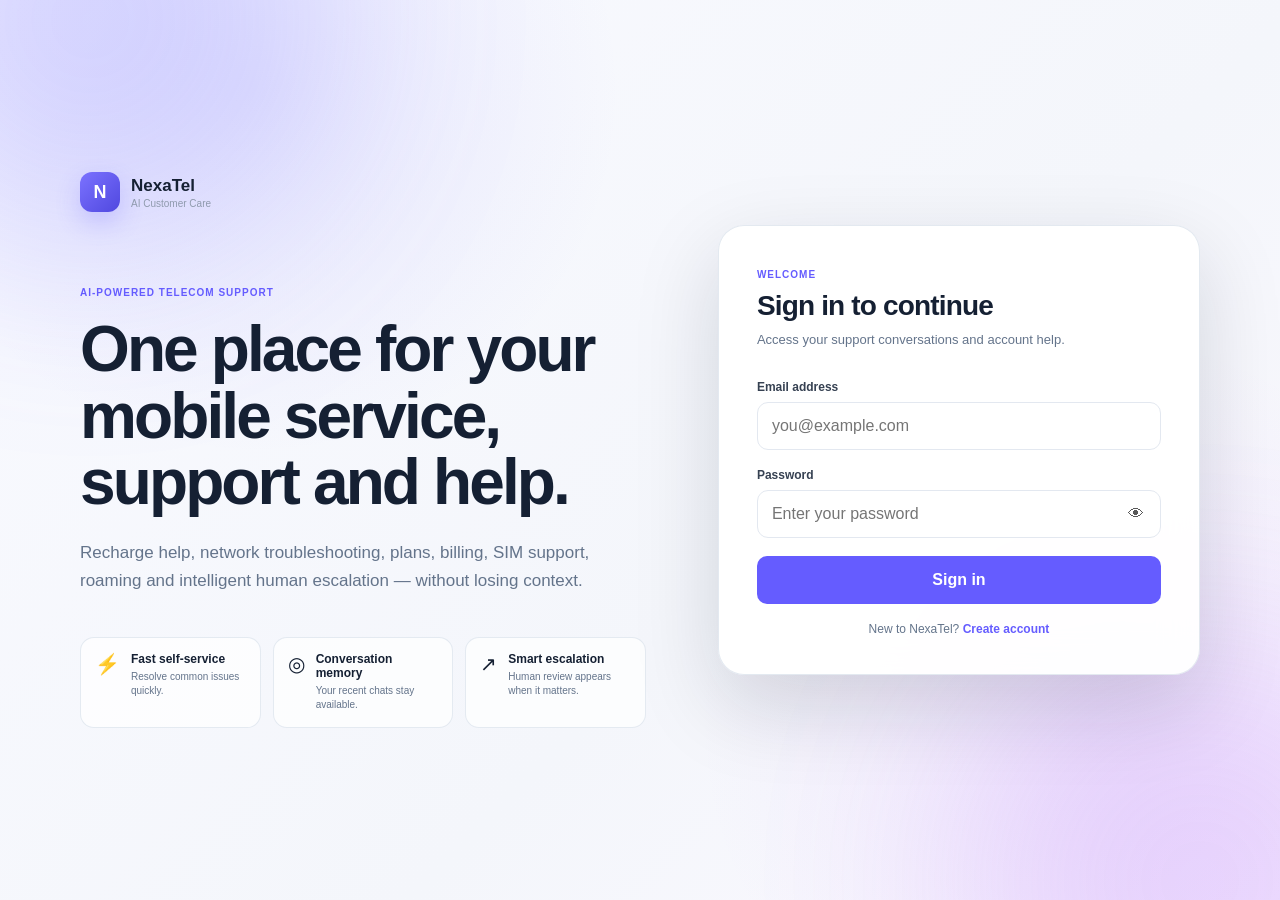
==== commit d9261db4: "Update NexaTel support app with latest fixes and integrations" ====
--- a/frontend/index.html
+++ b/frontend/index.html
@@ -8,15 +8,14 @@
   <link rel="stylesheet" href="./style.css" />
 </head>
 <body>
-  <!-- Global notifications -->
   <div id="toastContainer" class="toast-container" aria-live="polite"></div>
 
   <!-- ============================================================
        AUTHENTICATION
        ============================================================ -->
   <section id="authScreen" class="auth-screen">
-    <div class="auth-orb orb-a"></div>
-    <div class="auth-orb orb-b"></div>
+    <div class="auth-orb auth-orb-a"></div>
+    <div class="auth-orb auth-orb-b"></div>
 
     <div class="auth-layout">
       <section class="auth-brand-panel">
@@ -28,38 +27,90 @@
           </div>
         </div>
 
-        <div class="auth-copy">
+        <div class="hero-copy">
           <span class="eyebrow">AI-powered telecom support</span>
-          <h1>Support that understands before it escalates.</h1>
-          <p>Recharge help, network troubleshooting, account support and intelligent human escalation — in one connected customer experience.</p>
-        </div>
-
-        <div class="auth-features">
-          <article><span>⚡</span><div><strong>Instant support</strong><small>Fast answers for everyday issues</small></div></article>
-          <article><span>◎</span><div><strong>Context aware</strong><small>Remembers your conversation</small></div></article>
-          <article><span>↗</span><div><strong>Smart escalation</strong><small>Human help when it matters</small></div></article>
+          <h1>One place for your mobile service, support and help.</h1>
+          <p>
+            Recharge help, network troubleshooting, plans, billing, SIM support,
+            roaming and intelligent human escalation — without losing context.
+          </p>
+        </div>
+
+        <div class="feature-row">
+          <article class="mini-feature">
+            <div class="mini-icon">⚡</div>
+            <div><strong>Fast self-service</strong><span>Resolve common issues quickly.</span></div>
+          </article>
+          <article class="mini-feature">
+            <div class="mini-icon">◎</div>
+            <div><strong>Conversation memory</strong><span>Your recent chats stay available.</span></div>
+          </article>
+          <article class="mini-feature">
+            <div class="mini-icon">↗</div>
+            <div><strong>Smart escalation</strong><span>Human review appears when it matters.</span></div>
+          </article>
         </div>
       </section>
 
       <section class="auth-card">
-        <span class="eyebrow">Welcome</span>
-        <h2 id="authTitle">Sign in to continue</h2>
-        <p id="authDescription">Access your support conversations and account help.</p>
+        <div class="auth-card-top">
+          <span class="eyebrow">Welcome</span>
+          <h2 id="authTitle">Sign in to continue</h2>
+          <p id="authDescription">Access your support conversations and account help.</p>
+        </div>
 
         <form id="loginForm" class="auth-form">
-          <label class="field"><span>Email address</span><input id="loginEmail" type="email" autocomplete="email" required /></label>
-          <label class="field"><span>Password</span><div class="password-wrap"><input id="loginPassword" type="password" autocomplete="current-password" required /><button type="button" class="password-toggle" data-password-target="loginPassword">👁</button></div></label>
+          <label class="field">
+            <span>Email address</span>
+            <input id="loginEmail" type="email" autocomplete="email" placeholder="you@example.com" required />
+          </label>
+
+          <label class="field">
+            <span>Password</span>
+            <div class="password-wrap">
+              <input id="loginPassword" type="password" autocomplete="current-password" placeholder="Enter your password" required />
+              <button class="password-toggle" type="button" data-password-target="loginPassword" aria-label="Toggle password visibility">👁</button>
+            </div>
+          </label>
+
           <button id="loginButton" class="button primary wide" type="submit">Sign in</button>
-          <p class="switch-copy">New to NexaTel? <button id="showSignupButton" class="link-button" type="button">Create account</button></p>
+
+          <p class="switch-copy">
+            New to NexaTel?
+            <button id="showSignupButton" class="link-button" type="button">Create account</button>
+          </p>
         </form>
 
         <form id="signupForm" class="auth-form hidden">
-          <label class="field"><span>Full name</span><input id="signupName" type="text" autocomplete="name" minlength="2" required /></label>
-          <label class="field"><span>Email address</span><input id="signupEmail" type="email" autocomplete="email" required /></label>
-          <label class="field"><span>Mobile number</span><input id="signupPhone" type="tel" autocomplete="tel" placeholder="+91XXXXXXXXXX" /></label>
-          <label class="field"><span>Create password</span><div class="password-wrap"><input id="signupPassword" type="password" autocomplete="new-password" minlength="6" required /><button type="button" class="password-toggle" data-password-target="signupPassword">👁</button></div></label>
+          <label class="field">
+            <span>Full name</span>
+            <input id="signupName" type="text" autocomplete="name" placeholder="Your name" minlength="2" required />
+          </label>
+
+          <label class="field">
+            <span>Email address</span>
+            <input id="signupEmail" type="email" autocomplete="email" placeholder="you@example.com" required />
+          </label>
+
+          <label class="field">
+            <span>Mobile number</span>
+            <input id="signupPhone" type="tel" autocomplete="tel" placeholder="+91XXXXXXXXXX" />
+          </label>
+
+          <label class="field">
+            <span>Create password</span>
+            <div class="password-wrap">
+              <input id="signupPassword" type="password" autocomplete="new-password" placeholder="Minimum 6 characters" minlength="6" required />
+              <button class="password-toggle" type="button" data-password-target="signupPassword" aria-label="Toggle password visibility">👁</button>
+            </div>
+          </label>
+
           <button id="signupButton" class="button primary wide" type="submit">Create account</button>
-          <p class="switch-copy">Already have an account? <button id="showLoginButton" class="link-button" type="button">Sign in</button></p>
+
+          <p class="switch-copy">
+            Already have an account?
+            <button id="showLoginButton" class="link-button" type="button">Sign in</button>
+          </p>
         </form>
       </section>
     </div>
@@ -69,210 +120,309 @@
        CUSTOMER APPLICATION
        ============================================================ -->
   <div id="appShell" class="app-shell hidden">
-    <!-- LEFT SIDEBAR -->
     <aside id="sidebar" class="sidebar">
-      <div class="sidebar-brand">
-        <div class="brand compact">
+      <div class="sidebar-top">
+        <div class="brand compact-brand">
           <div class="brand-mark">N</div>
-          <div><div class="brand-name">NexaTel</div><div class="brand-subtitle">AI Customer Care</div></div>
+          <div>
+            <div class="brand-name">NexaTel</div>
+            <div class="brand-subtitle">AI Customer Care</div>
+          </div>
         </div>
         <button id="closeSidebarButton" class="icon-button mobile-only" type="button">✕</button>
       </div>
 
-      <button id="newChatButton" class="new-chat-button" type="button"><span>＋</span> New conversation</button>
-      <button id="supportHomeButton" class="home-button" type="button"><span>⌂</span> Support home</button>
-
-      <div class="sidebar-label">Support</div>
+      <button id="newChatButton" class="new-chat-button" type="button">
+        <span>＋</span>
+        <span>New conversation</span>
+      </button>
+
+      <div class="sidebar-section-label">Support</div>
+
       <nav class="sidebar-actions">
-        <button type="button" data-service="recharge"><span>⚡</span> Recharge & payments</button>
-        <button type="button" data-service="network"><span>📶</span> Network & data</button>
-        <button type="button" data-service="account"><span>👤</span> Plan & account</button>
-        <button type="button" data-service="sim"><span>📱</span> SIM & eSIM</button>
+        <button class="sidebar-action" type="button" data-action="recharge"><span>⚡</span><span>Recharge & payments</span></button>
+        <button class="sidebar-action" type="button" data-action="network"><span>📶</span><span>Network & data</span></button>
+        <button class="sidebar-action" type="button" data-action="account"><span>👤</span><span>Plan & account</span></button>
+        <button class="sidebar-action" type="button" data-action="sim"><span>📱</span><span>SIM & eSIM</span></button>
       </nav>
 
-      <section class="history-section">
-        <div class="history-heading"><span>Recent conversations</span><small id="historyCount">0/5</small></div>
+      <div class="history-section">
+        <div class="history-heading">
+          <span>Recent conversations</span>
+          <small id="historyCount">0/5</small>
+        </div>
         <div id="conversationHistory" class="history-list"></div>
         <p id="emptyHistory" class="empty-history">Your recent conversations will appear here.</p>
-      </section>
-
-      <div class="sidebar-user">
+      </div>
+
+      <div class="sidebar-bottom">
         <div id="userAvatar" class="user-avatar">U</div>
-        <div class="user-copy"><strong id="sidebarUserName">Customer</strong><span id="sidebarUserEmail">customer@example.com</span></div>
+        <div class="sidebar-user-copy">
+          <strong id="sidebarUserName">Customer</strong>
+          <span id="sidebarUserEmail">customer@example.com</span>
+        </div>
         <button id="logoutButton" class="icon-button" type="button" title="Sign out">↪</button>
       </div>
     </aside>
 
-    <!-- MAIN COLUMN -->
     <main class="main-area">
       <header class="topbar">
         <div class="topbar-left">
           <button id="openSidebarButton" class="icon-button mobile-only" type="button">☰</button>
           <div>
-            <div class="title-row"><h2 id="conversationTitle">AI Support</h2><span class="online-pill"><i></i> Online</span></div>
+            <div class="title-line">
+              <h2 id="conversationTitle">AI Support</h2>
+              <span class="status-pill"><i></i> Online</span>
+            </div>
             <p id="conversationSubtitle">Usually replies instantly</p>
           </div>
         </div>
 
         <div class="topbar-actions">
-          <button id="notificationButton" class="notification-button" type="button" aria-label="Notifications" title="Notifications">
-            <svg viewBox="0 0 24 24" fill="none" aria-hidden="true"><path d="M18 8A6 6 0 0 0 6 8C6 15 3 15 3 17H21C21 15 18 15 18 8Z" stroke="currentColor" stroke-width="1.8" stroke-linecap="round" stroke-linejoin="round"/><path d="M13.73 21C13.35 21.62 12.72 22 12 22C11.28 22 10.65 21.62 10.27 21" stroke="currentColor" stroke-width="1.8" stroke-linecap="round"/></svg>
+          <button
+            id="notificationButton"
+            class="notification-button"
+            type="button"
+            aria-label="Notifications"
+            title="Notifications"
+          >
+            <svg viewBox="0 0 24 24" fill="none" aria-hidden="true">
+              <path d="M18 8A6 6 0 0 0 6 8C6 15 3 15 3 17H21C21 15 18 15 18 8Z"
+                    stroke="currentColor" stroke-width="1.8"
+                    stroke-linecap="round" stroke-linejoin="round"/>
+              <path d="M13.73 21C13.35 21.62 12.72 22 12 22C11.28 22 10.65 21.62 10.27 21"
+                    stroke="currentColor" stroke-width="1.8"
+                    stroke-linecap="round"/>
+            </svg>
             <span class="notification-badge">3</span>
           </button>
           <button id="supportReviewButton" class="button secondary hidden" type="button">🎧 Support review</button>
         </div>
       </header>
 
-      <section class="workspace">
-        <!-- ========================================================
-             HOME VIEW — remains fully accessible via Support home
-             ======================================================== -->
-        <section id="homeView" class="home-view">
-          <div class="home-scroll">
-            <div class="home-grid">
-              <div class="home-main">
-                <section class="hero-row">
-                  <div class="hero-copy-block">
-                    <h1>Hello, <span id="welcomeCustomerName">Customer</span>! 👋</h1>
-                    <p>I'm your NexaTel AI assistant. I can help you with recharge, plans, network issues and much more.</p>
-                    <div class="trust-row">
-                      <div><span class="round-icon blue">✧</span><p><strong>Instant replies</strong><small>Get answers in seconds</small></p></div>
-                      <div><span class="round-icon orange">🔒</span><p><strong>Secure & private</strong><small>Your data is protected</small></p></div>
-                      <div><span class="round-icon pink">◷</span><p><strong>24/7 available</strong><small>Day or night, we're here</small></p></div>
+      <section class="chat-shell">
+        <div id="messagesContainer" class="messages-container">
+
+          <!-- ======================================================
+               PREMIUM SELF-SERVICE HOME
+               ====================================================== -->
+          <section id="welcomePanel" class="welcome-panel">
+            <div class="welcome-grid">
+              <div class="welcome-primary">
+                <div class="welcome-heading">
+                  <div class="welcome-mark">✦</div>
+                  <div>
+                    <span class="eyebrow">NexaTel AI Assistant</span>
+                    <h1>What can we help you with?</h1>
+                    <p>
+                      Choose a service area or ask in your own words. Nothing is sent until you press Send.
+                    </p>
+                  </div>
+                </div>
+
+                <div class="primary-actions">
+                  <button class="service-card featured" type="button" data-action="recharge">
+                    <span class="service-icon">⚡</span>
+                    <span class="service-copy"><strong>Recharge & payments</strong><small>Recharge missing, payment failed, refund or duplicate charge</small></span>
+                    <span class="service-arrow">→</span>
+                  </button>
+
+                  <button class="service-card" type="button" data-action="network">
+                    <span class="service-icon">📶</span>
+                    <span class="service-copy"><strong>Network & data</strong><small>No signal, slow internet, call or 4G/5G issue</small></span>
+                    <span class="service-arrow">→</span>
+                  </button>
+
+                  <button class="service-card" type="button" data-action="account">
+                    <span class="service-icon">👤</span>
+                    <span class="service-copy"><strong>Plan & validity</strong><small>Current plan, benefits, validity and account guidance</small></span>
+                    <span class="service-arrow">→</span>
+                  </button>
+
+                  <button class="service-card" type="button" data-action="billing">
+                    <span class="service-icon">🧾</span>
+                    <span class="service-copy"><strong>Billing & refunds</strong><small>Charges, refund questions and payment disputes</small></span>
+                    <span class="service-arrow">→</span>
+                  </button>
+
+                  <button class="service-card" type="button" data-action="sim">
+                    <span class="service-icon">📱</span>
+                    <span class="service-copy"><strong>SIM & eSIM</strong><small>Lost SIM, activation, eSIM setup or replacement</small></span>
+                    <span class="service-arrow">→</span>
+                  </button>
+
+                  <button class="service-card" type="button" data-action="roaming">
+                    <span class="service-icon">🌍</span>
+                    <span class="service-copy"><strong>Roaming & ISD</strong><small>International usage, roaming setup and calling help</small></span>
+                    <span class="service-arrow">→</span>
+                  </button>
+
+                  <button class="service-card" type="button" data-action="number">
+                    <span class="service-icon">🔢</span>
+                    <span class="service-copy"><strong>Number services</strong><small>Porting, ownership or number-related assistance</small></span>
+                    <span class="service-arrow">→</span>
+                  </button>
+
+                  <button class="service-card" type="button" data-action="other">
+                    <span class="service-icon">💬</span>
+                    <span class="service-copy"><strong>Something else</strong><small>Describe any other service issue</small></span>
+                    <span class="service-arrow">→</span>
+                  </button>
+                </div>
+              </div>
+
+              <aside class="welcome-secondary">
+                <div class="help-card">
+                  <div class="help-card-top">
+                    <span class="help-icon">✦</span>
+                    <div>
+                      <strong>Popular help</strong>
+                      <small>Start with a common request</small>
                     </div>
                   </div>
 
-                  <!-- CSS-drawn assistant: no external image dependency. -->
-                  <div class="assistant-art" aria-hidden="true">
-                    <div class="art-orbit"><span class="spark one">✦</span><span class="spark two">✦</span><div class="bot"><i class="antenna"></i><div class="bot-head"><div class="bot-face"><b></b><b></b></div></div><div class="bot-body"></div></div><div class="chat-dot">•••</div></div>
+                  <button class="popular-action" type="button" data-prompt="I recharged but the recharge is not reflecting.">
+                    <span>Recharge not reflecting</span><span>→</span>
+                  </button>
+                  <button class="popular-action" type="button" data-prompt="My mobile data is not working even though I have an active plan.">
+                    <span>Mobile data not working</span><span>→</span>
+                  </button>
+                  <button class="popular-action" type="button" data-prompt="I was charged twice and need help checking the duplicate payment.">
+                    <span>Charged twice</span><span>→</span>
+                  </button>
+                  <button class="popular-action" type="button" data-prompt="I need help with a lost SIM or replacement SIM.">
+                    <span>Lost or replacement SIM</span><span>→</span>
+                  </button>
+                </div>
+
+                <div class="trust-card">
+                  <div class="trust-icon">🛡</div>
+                  <div>
+                    <strong>Safe escalation</strong>
+                    <p>
+                      Account-specific or transaction issues can be sent to a support agent after meaningful troubleshooting.
+                    </p>
                   </div>
-                </section>
-
-                <section class="service-section">
-                  <h2>What can we help you with today?</h2>
-                  <p>Choose a topic or describe your issue. I'll guide you step-by-step.</p>
-
-                  <div class="service-grid">
-                    <button class="service-card" type="button" data-service="recharge"><span class="service-icon recharge">⚡</span><strong>Recharge & payments</strong><small>Recharge, payment issues, transaction failures</small><i>→</i></button>
-                    <button class="service-card" type="button" data-service="network"><span class="service-icon network">📶</span><strong>Network & data</strong><small>Slow internet, no signal, call drops, data not working</small><i>→</i></button>
-                    <button class="service-card" type="button" data-service="account"><span class="service-icon plan">▣</span><strong>Plan & validity</strong><small>Current plan, validity, plan change or extension</small><i>→</i></button>
-                    <button class="service-card" type="button" data-service="billing"><span class="service-icon billing">▤</span><strong>Billing & refunds</strong><small>Bills, refunds, overcharges, payment disputes</small><i>→</i></button>
-                    <button class="service-card" type="button" data-service="sim"><span class="service-icon sim">▦</span><strong>SIM & eSIM</strong><small>SIM blocked, replacement, eSIM activation</small><i>→</i></button>
-                    <button class="service-card" type="button" data-service="roaming"><span class="service-icon roaming">✈</span><strong>Roaming & ISD</strong><small>International roaming, ISD packs, global services</small><i>→</i></button>
-                    <button class="service-card" type="button" data-service="number"><span class="service-icon number">☎</span><strong>Number services</strong><small>Porting, number change, forwarding and DND</small><i>→</i></button>
-                    <button class="service-card" type="button" data-service="other"><span class="service-icon other">●</span><strong>Other support</strong><small>Device help, app issues and more</small><i>→</i></button>
+                </div>
+
+                <div class="info-card">
+                  <span>◎</span>
+                  <div>
+                    <strong>Recent chats stay available</strong>
+                    <p>Your last five conversations remain in the sidebar for quick access.</p>
                   </div>
-                </section>
-
-                <section class="popular-section">
-                  <h3>Popular right now</h3>
-                  <div class="popular-pills">
-                    <button type="button" data-prompt="My recharge failed but the amount was deducted.">⌕ Recharge failed but amount deducted</button>
-                    <button type="button" data-prompt="My internet is not working.">⌕ Internet not working</button>
-                    <button type="button" data-prompt="I need help with my plan validity extension.">⌕ Plan validity extension</button>
-                    <button type="button" data-prompt="I want to check my refund status.">⌕ Refund status</button>
-                    <button type="button" data-prompt="My SIM is not working.">⌕ SIM not working</button>
-                  </div>
-                </section>
-
-                <!-- Contextual guidance is available on home before sending. -->
-                <section id="guidedPanel" class="guided-panel hidden">
-                  <div><span class="eyebrow">Selected service</span><h3 id="guidedTitle"></h3><p id="guidedDescription"></p></div>
-                  <button id="closeGuidedPanel" class="icon-button" type="button">✕</button>
-                  <div id="guidedSuggestions" class="guided-suggestions"></div>
-                </section>
-              </div>
-
-              <!-- RIGHT CUSTOMER UTILITY RAIL -->
-              <aside class="right-rail">
-                <section class="right-card account-card">
-                  <div class="right-card-head"><h3>Account overview</h3><button id="viewAccountButton" type="button">View all</button></div>
-                  <div class="account-row"><span class="account-icon">☎</span><div><small>Mobile number</small><strong id="accountMobileNumber">+91 98765 43210</strong></div></div>
-                  <div class="account-row"><span class="account-icon">▣</span><div><small>Plan</small><strong>Unlimited Pro 499</strong></div></div>
-                  <div class="account-row"><span class="account-icon">◷</span><div class="grow"><small>Data left</small><div class="between"><strong>12.4 GB / 50 GB</strong><small>24%</small></div><div class="progress"><i></i></div></div></div>
-                  <div class="account-row"><span class="account-icon">◫</span><div><small>Validity</small><strong>12 Aug 2026</strong></div></div>
-                  <div class="account-row"><span class="account-icon">₹</span><div><small>Balance</small><strong>₹149.50</strong></div></div>
-                  <button id="rechargeNowButton" class="button primary recharge-button" type="button">Recharge now</button>
-                  <p class="demo-note">Prototype account data until a telecom customer API is connected.</p>
-                </section>
-
-                <section class="right-card human-card">
-                  <h3>Need human help?</h3>
-                  <p>If your issue is not resolved, support review becomes available after meaningful troubleshooting.</p>
-                  <button id="homeSupportButton" class="support-preview-button" type="button" disabled>🎧 Request Support Review</button>
-                  <div class="followup-preview"><div><span>☎</span><p><strong>Callback</strong><small>Agent reviews first</small></p></div><div><span>✉</span><p><strong>Email</strong><small>We'll email you</small></p></div></div>
-                </section>
-
-                <section class="right-card safety-card">
-                  <h3>Tips & safety</h3>
-                  <p>✓ We'll never ask for OTP or passwords</p>
-                  <p>✓ Verify transactions on official channels</p>
-                  <p>✓ Keep personal data safe</p>
-                </section>
+                </div>
               </aside>
             </div>
-          </div>
-        </section>
-
-        <!-- ========================================================
-             CHAT VIEW — does NOT destroy access to customer services
-             ======================================================== -->
-        <section id="chatView" class="chat-view hidden">
-          <!-- Compact service toolbar keeps core customer options usable in chat. -->
-          <div class="chat-tools">
-            <button id="backHomeButton" class="back-home-button" type="button">← Support home</button>
-            <div class="chat-service-strip">
-              <button type="button" data-service="recharge">⚡ Recharge</button>
-              <button type="button" data-service="network">📶 Network</button>
-              <button type="button" data-service="account">▣ Plan</button>
-              <button type="button" data-service="billing">▤ Billing</button>
-              <button type="button" data-service="sim">▦ SIM</button>
-              <button type="button" data-service="roaming">✈ Roaming</button>
-              <button type="button" data-service="number">☎ Number</button>
-              <button type="button" data-service="other">● Other</button>
-            </div>
-          </div>
-
-          <div id="messagesContainer" class="messages-container">
-            <div id="messagesList" class="messages-list"></div>
-            <div id="typingIndicator" class="typing-row hidden"><div class="assistant-avatar">✦</div><div class="typing-bubble"><span></span><span></span><span></span></div></div>
-          </div>
-        </section>
-
-        <!-- Composer belongs to BOTH modes and always stays fully visible. -->
+
+            <!-- Contextual selection panel. Appears after choosing a service. -->
+            <section id="guidedPanel" class="guided-panel hidden">
+              <div class="guided-head">
+                <div>
+                  <span class="eyebrow">Selected service</span>
+                  <h3 id="guidedTitle">Recharge & payments</h3>
+                  <p id="guidedDescription">Choose a common issue or type your own message below.</p>
+                </div>
+                <button id="closeGuidedPanel" class="icon-button" type="button">✕</button>
+              </div>
+
+              <div id="guidedSuggestions" class="guided-suggestions"></div>
+            </section>
+          </section>
+
+          <div id="messagesList" class="messages-list"></div>
+
+          <div id="typingIndicator" class="typing-row hidden">
+            <div class="assistant-avatar">✦</div>
+            <div class="typing-bubble"><span></span><span></span><span></span></div>
+          </div>
+        </div>
+
         <div class="composer-zone">
-          <div id="composerContext" class="context-chip hidden"><span id="composerContextText"></span><button id="clearContextButton" type="button">✕</button></div>
+          <div id="composerContext" class="context-chip hidden">
+            <span id="composerContextText"></span>
+            <button id="clearContextButton" type="button">✕</button>
+          </div>
+
           <form id="chatForm" class="composer">
+            <button id="voiceButton" class="voice-button" type="button" aria-label="Start voice input" title="Speak to NexaTel">🎙</button>
             <textarea id="messageInput" rows="1" maxlength="2000" placeholder="Describe what you need help with..." required></textarea>
             <button id="sendButton" class="send-button" type="submit" aria-label="Send message">➤</button>
           </form>
-          <div class="composer-meta"><span>AI responses may need verification for account-specific transactions.</span><span id="characterCounter">0 / 2000</span></div>
+          <div id="voiceStatus" class="voice-status hidden"><span class="voice-live-dot"></span>Listening… your speech is being converted to a support transcript.</div>
+
+          <div class="composer-meta">
+            <span>AI responses may need verification for account-specific transactions.</span>
+            <span id="characterCounter">0 / 2000</span>
+          </div>
         </div>
       </section>
     </main>
   </div>
 
   <!-- ============================================================
-       HUMAN SUPPORT MODAL
+       SUPPORT REVIEW MODAL
        ============================================================ -->
   <div id="supportModal" class="modal-backdrop hidden" role="dialog" aria-modal="true">
     <section class="modal-card">
-      <div class="modal-head"><div><span class="eyebrow">Human support</span><h2>Request support review</h2></div><button id="closeSupportModalButton" class="icon-button" type="button">✕</button></div>
-      <p class="modal-description">Your conversation is sent to a support agent for review before any callback or email follow-up.</p>
+      <div class="modal-head">
+        <div>
+          <span class="eyebrow">Human support</span>
+          <h2>Request support review</h2>
+        </div>
+        <button id="closeSupportModalButton" class="icon-button" type="button">✕</button>
+      </div>
+
+      <p class="modal-description">
+        Your conversation is sent to the support team so an agent can review the case before deciding the best next action.
+      </p>
+
       <form id="supportRequestForm">
-        <label class="field"><span>What still needs help?</span><textarea id="supportReason" rows="4" maxlength="800" required></textarea></label>
-        <div class="field"><span>Preferred follow-up</span>
-          <label class="choice-card"><input type="radio" name="contactPreference" value="callback" checked /><span><strong>Request a callback</strong><small>An agent reviews the case first. This does not start an immediate call.</small></span></label>
-          <label class="choice-card"><input type="radio" name="contactPreference" value="email" /><span><strong>Email response</strong><small>Receive support updates at your registered email.</small></span></label>
-        </div>
-        <div class="info-box"><span>ℹ</span><p>Customer requests enter a support queue. Phone calls can only be started later by a support agent.</p></div>
+        <label class="field">
+          <span>What still needs help?</span>
+          <textarea id="supportReason" rows="4" maxlength="800" placeholder="Briefly describe what is still unresolved." required></textarea>
+        </label>
+
+        <div class="field">
+          <span>Preferred follow-up</span>
+
+          <label class="choice-card">
+            <input type="radio" name="contactPreference" value="callback" checked />
+            <span>
+              <strong>Request a callback</strong>
+              <small>An agent reviews the case first. This does not start an immediate call.</small>
+            </span>
+          </label>
+
+          <label class="choice-card">
+            <input type="radio" name="contactPreference" value="email" />
+            <span>
+              <strong>Email response</strong>
+              <small>Receive support updates at your registered email.</small>
+            </span>
+          </label>
+        </div>
+
+        <div class="info-box">
+          <span>ℹ</span>
+          <p>
+            Customer requests enter a support queue. Phone calls can only be started later by a support agent.
+          </p>
+        </div>
+
         <button id="submitSupportButton" class="button primary wide" type="submit">Submit request</button>
       </form>
     </section>
   </div>
 
   <div id="supportSuccessModal" class="modal-backdrop hidden" role="dialog" aria-modal="true">
-    <section class="modal-card small-modal success-modal"><div class="success-icon">✓</div><h2>Request received</h2><p id="supportSuccessMessage"></p><div id="supportTicketReference" class="ticket-reference hidden"></div><button id="closeSuccessModalButton" class="button primary wide" type="button">Continue</button></section>
+    <section class="modal-card small-modal success-modal">
+      <div class="success-icon">✓</div>
+      <h2>Request received</h2>
+      <p id="supportSuccessMessage">Your support request has been added for review.</p>
+      <div id="supportTicketReference" class="ticket-reference hidden"></div>
+      <button id="closeSuccessModalButton" class="button primary wide" type="button">Continue chatting</button>
+    </section>
   </div>
 
   <script src="./app.js"></script>
--- a/frontend/style.css
+++ b/frontend/style.css
@@ -1,222 +1,576 @@
-/* =====================================================================
-   NEXATEL FINAL CUSTOMER UI
-   ---------------------------------------------------------------------
-   The layout uses two explicit application modes:
-   1) HOME: full telecom self-service dashboard.
-   2) CHAT: focused conversation + compact service toolbar.
-
-   The composer is a fixed flex child, NOT an overlay, so the final
-   customer message can never disappear behind it.
-   ===================================================================== */
+/* ================================================================
+   NEXATEL PREMIUM CUSTOMER UI
+   ================================================================ */
 
 :root {
   --bg: #f5f7fb;
-  --surface: #fff;
+  --surface: #ffffff;
   --surface-soft: #f8fafc;
+  --surface-hover: #f2f5fb;
   --text: #152033;
-  --muted: #65728a;
+  --muted: #64748b;
   --faint: #94a3b8;
   --border: #e3e8f0;
-  --primary: #6257ff;
-  --primary-dark: #5147e8;
-  --primary-soft: #efedff;
-  --sidebar: #10192b;
-  --success: #18aa5b;
+  --primary: #655cff;
+  --primary-dark: #5148df;
+  --primary-soft: #efeeff;
+  --sidebar: #111827;
+  --success: #16a34a;
   --danger: #dc2626;
-  --shadow-sm: 0 4px 16px rgba(15,23,42,.05);
+  --warning: #d97706;
+  --shadow-sm: 0 2px 10px rgba(15,23,42,.045);
   --shadow-md: 0 14px 38px rgba(15,23,42,.09);
-  --shadow-lg: 0 26px 70px rgba(15,23,42,.15);
+  --shadow-lg: 0 30px 85px rgba(15,23,42,.15);
 }
 
 * { box-sizing: border-box; margin: 0; padding: 0; }
-html, body { width: 100%; height: 100%; }
-body { font-family: Inter, -apple-system, BlinkMacSystemFont, "Segoe UI", sans-serif; color: var(--text); background: var(--bg); -webkit-font-smoothing: antialiased; }
+html, body { width: 100%; min-height: 100%; }
+body {
+  font-family: Inter, ui-sans-serif, -apple-system, BlinkMacSystemFont, "Segoe UI", sans-serif;
+  color: var(--text);
+  background: var(--bg);
+  -webkit-font-smoothing: antialiased;
+}
 button, input, textarea { font: inherit; }
 button { cursor: pointer; }
 textarea { resize: none; }
 .hidden { display: none !important; }
-.eyebrow { color: var(--primary); font-size: 10px; font-weight: 850; letter-spacing: .1em; text-transform: uppercase; }
-
-/* ---------- Shared brand ---------- */
+
+.eyebrow {
+  display: inline-block;
+  color: var(--primary);
+  font-size: 10px;
+  font-weight: 850;
+  letter-spacing: .10em;
+  text-transform: uppercase;
+}
+
 .brand { display: flex; align-items: center; gap: 11px; }
-.brand-mark { width: 42px; height: 42px; display: grid; place-items: center; border-radius: 12px; color: #fff; background: linear-gradient(135deg,#7167ff,#5145e8); font-size: 18px; font-weight: 850; box-shadow: 0 10px 24px rgba(98,87,255,.25); }
-.brand-name { font-size: 17px; font-weight: 850; }
-.brand-subtitle { margin-top: 2px; color: #8e9bb1; font-size: 9px; }
-
-/* ---------- Buttons ---------- */
-.button { min-height: 42px; padding: 10px 15px; border: 0; border-radius: 10px; display: inline-flex; align-items: center; justify-content: center; gap: 7px; font-weight: 750; }
-.button.primary { color: #fff; background: linear-gradient(135deg,#6c61ff,#5649ee); }
+.brand-mark {
+  width: 40px; height: 40px; display: grid; place-items: center; border-radius: 12px;
+  color: #fff; background: linear-gradient(135deg,#7b72ff,#5048df);
+  font-size: 18px; font-weight: 850; box-shadow: 0 10px 24px rgba(101,92,255,.24);
+}
+.brand-name { font-size: 17px; font-weight: 800; }
+.brand-subtitle { margin-top: 2px; color: #8f9aad; font-size: 10px; }
+
+.button {
+  min-height: 42px; padding: 10px 15px; border: 0; border-radius: 10px;
+  display: inline-flex; align-items: center; justify-content: center; gap: 7px;
+  font-weight: 750; transition: .18s ease;
+}
+.button:disabled { opacity: .5; cursor: not-allowed; }
+.button.primary { color: #fff; background: var(--primary); }
+.button.primary:hover { background: var(--primary-dark); }
 .button.secondary { color: var(--text); background: #fff; border: 1px solid var(--border); }
-.button.wide { width: 100%; }
-.button:disabled { opacity: .5; cursor: not-allowed; }
-.icon-button { width: 36px; height: 36px; display: grid; place-items: center; border: 0; border-radius: 9px; background: transparent; color: inherit; }
+.button.secondary:hover { background: var(--surface-soft); }
+.button.wide { width: 100%; min-height: 48px; }
+
+.icon-button {
+  width: 36px; height: 36px; border: 0; border-radius: 10px;
+  display: inline-grid; place-items: center; color: inherit; background: transparent;
+}
 .icon-button:hover { background: rgba(148,163,184,.12); }
 .link-button { border: 0; background: transparent; color: var(--primary); font-weight: 800; }
-
-/* =====================================================================
-   AUTHENTICATION
-   ===================================================================== */
-.auth-screen { position: relative; min-height: 100vh; display: grid; place-items: center; overflow: hidden; padding: 40px; background: radial-gradient(circle at 20% 10%,rgba(101,92,255,.11),transparent 28%), radial-gradient(circle at 85% 80%,rgba(168,85,247,.09),transparent 30%), linear-gradient(135deg,#f9faff,#f4f6fb 60%,#fbf9ff); }
-.auth-orb { position: absolute; width: 460px; height: 460px; border-radius: 50%; filter: blur(110px); opacity: .2; }
-.orb-a { top: -220px; left: -150px; background: #635bff; }
-.orb-b { right: -160px; bottom: -220px; background: #a855f7; }
-.auth-layout { width: min(1120px,100%); position: relative; z-index: 1; display: grid; grid-template-columns: 1.08fr .92fr; gap: 72px; align-items: center; }
-.auth-copy { margin-top: 70px; max-width: 620px; }
-.auth-copy h1 { margin-top: 16px; font-size: clamp(42px,5vw,64px); line-height: 1.04; letter-spacing: -.045em; }
-.auth-copy p { margin-top: 23px; max-width: 560px; color: var(--muted); font-size: 17px; line-height: 1.65; }
-.auth-features { margin-top: 40px; display: grid; grid-template-columns: repeat(3,1fr); gap: 10px; }
-.auth-features article { padding: 14px; display: flex; gap: 10px; border: 1px solid rgba(226,232,240,.9); border-radius: 13px; background: rgba(255,255,255,.72); }
-.auth-features article strong, .auth-features article small { display: block; }
-.auth-features article strong { font-size: 11px; }
-.auth-features article small { margin-top: 4px; color: var(--muted); font-size: 9px; line-height: 1.45; }
-.auth-card { padding: 38px; border: 1px solid rgba(226,232,240,.95); border-radius: 25px; background: rgba(255,255,255,.96); box-shadow: var(--shadow-lg); }
-.auth-card h2 { margin-top: 8px; font-size: 28px; letter-spacing: -.03em; }
-.auth-card > p { margin-top: 8px; color: var(--muted); font-size: 13px; }
-.auth-form { margin-top: 28px; }
-.field { display: block; margin-bottom: 17px; }
-.field > span { display: block; margin-bottom: 7px; color: #344054; font-size: 11px; font-weight: 750; }
-.field input, .field textarea { width: 100%; border: 1px solid var(--border); border-radius: 10px; outline: 0; background: #fff; color: var(--text); }
-.field input { height: 48px; padding: 0 13px; }
-.field textarea { padding: 12px 13px; line-height: 1.55; }
-.field input:focus, .field textarea:focus { border-color: #aaa4ff; box-shadow: 0 0 0 3px rgba(98,87,255,.09); }
-.password-wrap { position: relative; }
-.password-wrap input { padding-right: 46px; }
-.password-toggle { position: absolute; right: 7px; top: 50%; transform: translateY(-50%); width: 34px; height: 34px; border: 0; background: transparent; }
-.switch-copy { margin-top: 17px; text-align: center; color: var(--muted); font-size: 11px; }
-
-/* =====================================================================
-   APP SHELL + SIDEBAR
-   ===================================================================== */
-.app-shell { height: 100dvh; display: grid; grid-template-columns: 300px minmax(0,1fr); overflow: hidden; }
-.sidebar { height: 100dvh; display: flex; flex-direction: column; overflow: hidden; color: #fff; background: radial-gradient(circle at 0 0,rgba(98,87,255,.12),transparent 28%), var(--sidebar); border-right: 1px solid rgba(255,255,255,.05); }
-.sidebar-brand { height: 78px; padding: 0 18px; display: flex; align-items: center; justify-content: space-between; border-bottom: 1px solid rgba(255,255,255,.06); }
-.sidebar .brand-name { color: #fff; }
-.new-chat-button, .home-button { margin: 18px 14px 0; min-height: 48px; padding: 0 14px; display: flex; align-items: center; gap: 10px; border-radius: 11px; color: #fff; font-size: 12px; font-weight: 750; }
-.new-chat-button { border: 0; background: linear-gradient(135deg,#7165ff,#5b4af0); }
-.home-button { margin-top: 10px; border: 1px solid rgba(255,255,255,.11); background: rgba(255,255,255,.035); }
-.home-button:hover { background: rgba(255,255,255,.07); }
-.sidebar-label { padding: 24px 18px 7px; color: #7f8da7; font-size: 9px; font-weight: 850; letter-spacing: .09em; text-transform: uppercase; }
-.sidebar-actions { padding: 0 10px 12px; display: grid; gap: 3px; }
-.sidebar-actions button { width: 100%; min-height: 38px; padding: 0 9px; display: flex; align-items: center; gap: 10px; border: 0; border-radius: 8px; color: #c4cede; background: transparent; text-align: left; font-size: 10px; }
-.sidebar-actions button:hover { color: #fff; background: rgba(255,255,255,.055); }
-.sidebar-actions button span { width: 20px; text-align: center; }
-.history-section { flex: 1; min-height: 0; overflow-y: auto; padding: 10px 12px; border-top: 1px solid rgba(255,255,255,.05); }
-.history-heading { padding: 0 4px 8px; display: flex; justify-content: space-between; color: #7f8da7; font-size: 9px; font-weight: 850; letter-spacing: .08em; text-transform: uppercase; }
-.history-item { width: 100%; margin-bottom: 6px; padding: 11px; display: flex; gap: 9px; align-items: center; border: 0; border-radius: 9px; color: #ccd5e2; background: transparent; text-align: left; }
-.history-item:hover { background: rgba(255,255,255,.055); color: #fff; }
-.history-item.active { background: rgba(98,87,255,.22); color: #fff; }
-.history-item-copy { min-width: 0; }
-.history-title, .history-date { display: block; white-space: nowrap; overflow: hidden; text-overflow: ellipsis; }
-.history-title { font-size: 10px; font-weight: 700; }
-.history-date { margin-top: 3px; color: #8490a3; font-size: 8px; }
-.empty-history { margin: 14px 5px; color: #71819b; font-size: 9px; line-height: 1.5; }
-.sidebar-user { min-height: 72px; padding: 12px 14px; display: flex; align-items: center; gap: 9px; border-top: 1px solid rgba(255,255,255,.06); }
-.user-avatar { width: 38px; height: 38px; display: grid; place-items: center; flex-shrink: 0; border-radius: 50%; color: #fff; background: #35405a; font-size: 11px; font-weight: 800; }
-.user-copy { min-width: 0; flex: 1; }
-.user-copy strong, .user-copy span { display: block; white-space: nowrap; overflow: hidden; text-overflow: ellipsis; }
-.user-copy strong { font-size: 10px; }
-.user-copy span { margin-top: 3px; color: #8490a1; font-size: 8px; }
-
-/* =====================================================================
-   MAIN AREA + TOPBAR
-   ===================================================================== */
-.main-area { height: 100dvh; min-width: 0; display: flex; flex-direction: column; overflow: hidden; }
-.topbar { height: 74px; flex: 0 0 74px; padding: 0 28px; display: flex; align-items: center; justify-content: space-between; background: rgba(255,255,255,.97); border-bottom: 1px solid var(--border); }
-.topbar-left { display: flex; align-items: center; gap: 9px; }
-.title-row { display: flex; align-items: center; gap: 9px; }
-.title-row h2 { max-width: 520px; overflow: hidden; text-overflow: ellipsis; white-space: nowrap; font-size: 15px; }
-.topbar-left p { margin-top: 3px; color: var(--muted); font-size: 9px; }
-.online-pill { padding: 4px 8px; display: inline-flex; align-items: center; gap: 5px; border-radius: 999px; color: #168648; background: #eafaf1; font-size: 8px; font-weight: 800; }
-.online-pill i { width: 6px; height: 6px; border-radius: 50%; background: #1db15b; }
-.topbar-actions { display: flex; align-items: center; gap: 9px; }
-.notification-button { position: relative; width: 40px; height: 40px; display: grid; place-items: center; border: 1px solid var(--border); border-radius: 11px; color: var(--text); background: #fff; }
-.notification-button svg { width: 21px; height: 21px; }
-.notification-badge { position: absolute; top: -4px; right: -4px; min-width: 16px; height: 16px; padding: 0 4px; display: flex; align-items: center; justify-content: center; border: 2px solid #fff; border-radius: 999px; color: #fff; background: #ef4444; font-size: 8px; font-weight: 800; }
-
-/* =====================================================================
-   WORKSPACE MODE CONTROLLER
-   ===================================================================== */
-.workspace { flex: 1; min-height: 0; display: flex; flex-direction: column; overflow: hidden; }
-.home-view, .chat-view { flex: 1; min-height: 0; overflow: hidden; }
-.home-scroll { height: 100%; overflow-y: auto; padding: 22px 28px 18px; }
-.home-grid { max-width: 1210px; margin: 0 auto; display: grid; grid-template-columns: minmax(0,1fr) 270px; gap: 22px; align-items: start; }
-.home-main { min-width: 0; }
-
-/* ---------- Dashboard hero ---------- */
-.hero-row { min-height: 180px; display: grid; grid-template-columns: minmax(0,1fr) 270px; gap: 20px; align-items: center; }
-.hero-copy-block h1 { font-size: 30px; letter-spacing: -.04em; }
-.hero-copy-block > p { margin-top: 7px; max-width: 520px; color: var(--muted); font-size: 11px; line-height: 1.55; }
-.trust-row { margin-top: 20px; display: flex; gap: 24px; flex-wrap: wrap; }
-.trust-row > div { display: flex; align-items: center; gap: 9px; }
-.round-icon { width: 31px; height: 31px; display: grid; place-items: center; border-radius: 50%; }
-.round-icon.blue { color: #377be7; background: #eaf3ff; }
-.round-icon.orange { color: #ed8b22; background: #fff4e5; }
-.round-icon.pink { color: #e75283; background: #fff0f5; }
-.trust-row strong, .trust-row small { display: block; }
-.trust-row strong { font-size: 9px; }
-.trust-row small { margin-top: 2px; color: var(--muted); font-size: 8px; }
-.assistant-art { display: flex; justify-content: center; }
-.art-orbit { position: relative; width: 220px; height: 165px; display: flex; align-items: center; justify-content: center; overflow: hidden; border-radius: 100px 100px 25px 25px; background: radial-gradient(circle at 50% 45%,#fff,#efedff 55%,#e7e4ff); }
-.art-orbit::before { content: ""; position: absolute; width: 165px; height: 165px; border-radius: 50%; border: 1px solid rgba(98,87,255,.08); }
-.bot { position: relative; z-index: 2; display: flex; flex-direction: column; align-items: center; }
-.antenna { width: 3px; height: 18px; background: var(--primary); }
-.antenna::before { content: ""; display: block; width: 9px; height: 9px; margin: -5px 0 0 -3px; border-radius: 50%; background: var(--primary); }
-.bot-head { width: 94px; height: 70px; padding: 9px; display: grid; place-items: center; border: 5px solid #fff; border-radius: 31px; background: linear-gradient(145deg,#fff,#dcd8ff); box-shadow: 0 12px 25px rgba(77,67,229,.18); }
-.bot-face { width: 66px; height: 44px; display: flex; align-items: center; justify-content: space-evenly; border-radius: 21px; background: #242059; }
-.bot-face b { width: 11px; height: 11px; border-radius: 50%; background: #6758ff; box-shadow: 0 0 10px rgba(98,87,255,.75); }
-.bot-body { width: 75px; height: 50px; margin-top: -3px; border: 4px solid #fff; border-radius: 13px 13px 24px 24px; background: linear-gradient(145deg,#fff,#dcd8ff); }
-.chat-dot { position: absolute; top: 34px; right: 23px; width: 48px; height: 35px; display: grid; place-items: center; border-radius: 11px; color: #fff; background: var(--primary); font-weight: 850; }
-.spark { position: absolute; color: #fff; }
-.spark.one { top: 27px; left: 34px; }.spark.two { right: 40px; bottom: 22px; }
-
-/* ---------- Services ---------- */
-.service-section { margin-top: 6px; }
-.service-section h2 { font-size: 16px; }.service-section > p { margin-top: 4px; color: var(--muted); font-size: 9px; }
-.service-grid { margin-top: 13px; display: grid; grid-template-columns: repeat(4,minmax(0,1fr)); gap: 11px; }
-.service-card { min-height: 158px; padding: 14px; position: relative; display: flex; flex-direction: column; align-items: flex-start; border: 1px solid var(--border); border-radius: 13px; background: #fff; text-align: left; box-shadow: var(--shadow-sm); transition: .18s ease; }
-.service-card:hover { transform: translateY(-2px); border-color: #d2ceff; box-shadow: var(--shadow-md); }
-.service-icon { width: 43px; height: 43px; display: grid; place-items: center; border-radius: 11px; font-size: 17px; }
-.service-icon.recharge,.service-icon.roaming { background:#fff1e5;color:#f18d38; }.service-icon.network,.service-icon.billing { background:#edf4ff;color:#418af0; }.service-icon.plan,.service-icon.number { background:#e9f9ef;color:#2eaa68; }.service-icon.sim { background:#f1edff;color:#8b4ad9; }.service-icon.other { background:#fff0f5;color:#e85b85; }
-.service-card strong { margin-top: 11px; font-size: 11px; }.service-card small { margin-top: 5px; color: var(--muted); font-size: 8px; line-height: 1.5; }.service-card i { margin-top: auto; align-self: center; color: #57657d; font-style: normal; }
-.popular-section { margin-top: 18px; }.popular-section h3 { font-size: 10px; }.popular-pills { margin-top: 8px; display: flex; flex-wrap: wrap; gap: 7px; }.popular-pills button { min-height: 29px; padding: 6px 11px; border: 0; border-radius: 999px; color: #315da8; background: #eef4ff; font-size: 8px; }.popular-pills button:hover { color: var(--primary); background: #e4edff; }
-.guided-panel { position: relative; margin-top: 15px; padding: 14px 44px 14px 14px; border: 1px solid #d7d3ff; border-radius: 12px; background: linear-gradient(135deg,#faf9ff,#fff); }.guided-panel > .icon-button { position: absolute; top: 9px; right: 9px; }.guided-panel h3 { margin-top: 4px; font-size: 13px; }.guided-panel p { margin-top: 3px; color: var(--muted); font-size: 8px; }.guided-suggestions { grid-column: 1/-1; margin-top: 10px; display: flex; flex-wrap: wrap; gap: 6px; }.guided-chip { padding: 7px 9px; border: 1px solid #dcd8ff; border-radius: 999px; background: #fff; color: #574ad8; font-size: 8px; }
-
-/* ---------- Right rail ---------- */
-.right-rail { display: grid; gap: 14px; }.right-card { padding: 15px; border: 1px solid var(--border); border-radius: 12px; background: #fff; box-shadow: var(--shadow-sm); }.right-card h3 { font-size: 11px; }.right-card-head { display: flex; justify-content: space-between; align-items: center; }.right-card-head button { border: 0; background: transparent; color: var(--primary); font-size: 9px; font-weight: 750; }.account-row { margin-top: 12px; display: flex; align-items: center; gap: 9px; }.account-icon { width: 28px; height: 28px; display: grid; place-items: center; flex-shrink: 0; border-radius: 8px; color: var(--primary); background: var(--primary-soft); font-size: 10px; }.account-row small,.account-row strong { display: block; }.account-row small { color: var(--faint); font-size: 8px; }.account-row strong { margin-top: 2px; font-size: 10px; }.grow { flex: 1; }.between { display: flex; justify-content: space-between; align-items: center; }.progress { margin-top: 6px; height: 5px; overflow: hidden; border-radius: 999px; background: #eceff5; }.progress i { display: block; width: 24%; height: 100%; background: var(--primary); }.recharge-button { width: 110px; min-height: 34px; margin: 13px 0 0 auto; display: flex; font-size: 9px; }.demo-note { margin-top: 8px; color: var(--faint); font-size: 7px; line-height: 1.4; }.human-card > p { margin-top: 6px; color: var(--muted); font-size: 8px; line-height: 1.5; }.support-preview-button { width: 100%; min-height: 41px; margin-top: 12px; border: 1px solid #ccc7ff; border-radius: 9px; color: var(--primary); background: #fff; font-size: 9px; font-weight: 750; }.support-preview-button:not(:disabled):hover { background: var(--primary-soft); }.support-preview-button:disabled { opacity: .45; cursor: not-allowed; }.followup-preview { margin-top: 9px; display: grid; grid-template-columns: 1fr 1fr; gap: 7px; }.followup-preview > div { padding: 8px; display: flex; gap: 7px; align-items: center; border: 1px solid #eef0f5; border-radius: 9px; }.followup-preview span { color: var(--primary); }.followup-preview strong,.followup-preview small { display: block; }.followup-preview strong { font-size: 8px; }.followup-preview small { margin-top: 2px; color: var(--faint); font-size: 7px; }.safety-card p { margin-top: 9px; color: var(--muted); font-size: 8px; }
-
-/* =====================================================================
-   CHAT MODE
-   ===================================================================== */
-.chat-view { display: flex; flex-direction: column; }
-.chat-tools { flex: 0 0 auto; padding: 11px 22px; display: flex; align-items: center; gap: 12px; border-bottom: 1px solid var(--border); background: #fff; }
-.back-home-button { flex-shrink: 0; min-height: 34px; padding: 0 11px; border: 1px solid #dcd8ff; border-radius: 9px; color: #5148d8; background: #f8f7ff; font-size: 9px; font-weight: 750; }
-.chat-service-strip { min-width: 0; display: flex; gap: 6px; overflow-x: auto; scrollbar-width: none; }.chat-service-strip::-webkit-scrollbar { display: none; }.chat-service-strip button { flex-shrink: 0; min-height: 32px; padding: 0 10px; border: 1px solid var(--border); border-radius: 999px; color: #4b5870; background: #fff; font-size: 8px; }.chat-service-strip button:hover { border-color: #cbc7ff; color: var(--primary); background: #faf9ff; }
-.messages-container { flex: 1; min-height: 0; overflow-y: auto; padding: 22px 28px 30px; scroll-behavior: smooth; background: radial-gradient(circle at 85% 12%,rgba(98,87,255,.035),transparent 25%),var(--bg); }
-.messages-list,.typing-row { max-width: 900px; margin: 0 auto; }.messages-list { padding-bottom: 6px; }
-.message-row { display: flex; margin-bottom: 20px; }.message-row.user { justify-content: flex-end; }.message-row.assistant { justify-content: flex-start; }.message-wrap { max-width: min(78%,710px); display: flex; align-items: flex-start; gap: 9px; }.message-row.user .message-wrap { flex-direction: row-reverse; }
-.assistant-avatar,.message-user-avatar { width: 31px; height: 31px; flex-shrink: 0; display: grid; place-items: center; }.assistant-avatar { border-radius: 9px; color: #fff; background: var(--primary); font-size: 12px; }.message-user-avatar { border-radius: 50%; color: #fff; background: #35405a; font-size: 10px; font-weight: 800; }
-.message-bubble { padding: 13px 15px; border-radius: 15px; font-size: 12px; line-height: 1.65; white-space: pre-wrap; word-break: break-word; }.message-row.assistant .message-bubble { background: #fff; border: 1px solid var(--border); border-top-left-radius: 5px; box-shadow: var(--shadow-sm); }.message-row.user .message-bubble { color: #fff; background: linear-gradient(135deg,#6b60ff,#5649e9); border-top-right-radius: 5px; }
-.message-time { margin-top: 5px; color: var(--faint); font-size: 7px; }.message-feedback { display: flex; gap: 5px; margin-top: 6px; }.feedback-button { width: 29px; height: 27px; border: 1px solid var(--border); border-radius: 7px; background: #fff; opacity: .75; }.feedback-button.selected { border-color: #c9c5ff; background: var(--primary-soft); opacity: 1; }
-.typing-row { display: flex; gap: 9px; margin-bottom: 16px; }.typing-bubble { height: 38px; padding: 0 13px; display: flex; align-items: center; gap: 4px; border: 1px solid var(--border); border-radius: 13px; background: #fff; }.typing-bubble span { width: 5px; height: 5px; border-radius: 50%; background: #8490a1; animation: pulse 1.2s infinite; }.typing-bubble span:nth-child(2){animation-delay:.16s}.typing-bubble span:nth-child(3){animation-delay:.32s}@keyframes pulse{0%,70%,100%{opacity:.3;transform:translateY(0)}35%{opacity:1;transform:translateY(-3px)}}
-
-/* =====================================================================
-   COMPOSER — a normal flex child, never overlaps content
-   ===================================================================== */
-.composer-zone { flex: 0 0 auto; padding: 9px max(20px,calc((100% - 1020px)/2)) 12px; background: var(--bg); border-top: 1px solid rgba(227,232,240,.8); }
-.context-chip { width: fit-content; margin: 0 0 6px 4px; padding: 6px 9px; display: flex; align-items: center; gap: 7px; border-radius: 999px; color: #5048c7; background: var(--primary-soft); font-size: 8px; font-weight: 800; }.context-chip button { border: 0; background: transparent; color: inherit; }
-.composer { min-height: 58px; padding: 8px; display: flex; align-items: flex-end; gap: 9px; border: 1px solid #d9d5ff; border-radius: 15px; background: #fff; box-shadow: 0 8px 26px rgba(15,23,42,.08); }.composer textarea { flex: 1; min-height: 40px; max-height: 130px; padding: 10px 9px; border: 0; outline: 0; background: transparent; color: var(--text); line-height: 1.5; }.send-button { width: 44px; height: 42px; flex-shrink: 0; border: 0; border-radius: 11px; color: #fff; background: var(--primary); }.send-button:disabled { opacity: .45; cursor: not-allowed; }.composer-meta { min-height: 14px; margin-top: 5px; padding: 0 5px; display: flex; justify-content: space-between; color: var(--faint); font-size: 7px; }
-
-/* =====================================================================
-   MODALS + TOASTS
-   ===================================================================== */
-.modal-backdrop { position: fixed; z-index: 1000; inset: 0; padding: 20px; display: grid; place-items: center; background: rgba(15,23,42,.56); backdrop-filter: blur(5px); }.modal-card { width: min(520px,100%); max-height: calc(100vh - 40px); overflow-y: auto; padding: 26px; border-radius: 18px; background: #fff; box-shadow: var(--shadow-lg); }.small-modal { width: min(400px,100%); }.modal-head { display: flex; justify-content: space-between; align-items: flex-start; }.modal-head h2 { margin-top: 5px; font-size: 20px; }.modal-description { margin: 11px 0 20px; color: var(--muted); font-size: 10px; line-height: 1.55; }.choice-card { margin-top: 8px; padding: 12px; display: flex; gap: 9px; align-items: flex-start; border: 1px solid var(--border); border-radius: 10px; cursor: pointer; }.choice-card input { margin-top: 3px; }.choice-card strong,.choice-card small { display: block; }.choice-card strong { font-size: 10px; }.choice-card small { margin-top: 3px; color: var(--muted); font-size: 8px; }.info-box { margin-bottom: 16px; padding: 11px; display: flex; gap: 8px; border-radius: 9px; color: #526078; background: var(--surface-soft); font-size: 9px; line-height: 1.5; }.success-modal { text-align: center; }.success-icon { width: 54px; height: 54px; margin: 0 auto 13px; display: grid; place-items: center; border-radius: 50%; color: #168648; background: #eafaf1; font-size: 22px; }.success-modal p { margin: 9px 0 15px; color: var(--muted); font-size: 10px; line-height: 1.5; }.ticket-reference { margin-bottom: 14px; padding: 9px; border-radius: 8px; background: var(--surface-soft); color: #48566d; font-size: 9px; font-weight: 750; }
-.toast-container { position: fixed; z-index: 2000; top: 18px; right: 18px; width: min(350px,calc(100vw - 36px)); display: grid; gap: 7px; }.toast { padding: 12px 13px; border: 1px solid var(--border); border-radius: 10px; background: #fff; box-shadow: var(--shadow-md); font-size: 10px; }.toast.success { border-left: 4px solid var(--success); }.toast.error { border-left: 4px solid var(--danger); }.toast.info { border-left: 4px solid var(--primary); }
-.mobile-only { display: none; }
-
-/* =====================================================================
-   RESPONSIVE
-   ===================================================================== */
-@media (max-width: 1260px) { .home-grid { grid-template-columns: minmax(0,1fr) 245px; }.service-grid { grid-template-columns: repeat(3,minmax(0,1fr)); }.hero-row { grid-template-columns: minmax(0,1fr) 230px; }.art-orbit { width: 200px; } }
-@media (max-width: 980px) { .app-shell { grid-template-columns: 1fr; }.sidebar { position: fixed; z-index: 900; left: 0; top: 0; width: 300px; transform: translateX(-100%); transition: transform .22s ease; box-shadow: var(--shadow-lg); }.sidebar.open { transform: translateX(0); }.mobile-only { display: grid; }.home-grid { grid-template-columns: 1fr; }.right-rail { grid-template-columns: repeat(3,1fr); }.service-grid { grid-template-columns: repeat(4,minmax(0,1fr)); } }
-@media (max-width: 800px) { .auth-layout { grid-template-columns: 1fr; max-width: 600px; }.auth-brand-panel { display: none; }.right-rail { grid-template-columns: 1fr 1fr; }.account-card { grid-column: 1/-1; }.service-grid { grid-template-columns: repeat(2,minmax(0,1fr)); }.hero-row { grid-template-columns: 1fr; }.assistant-art { display: none; } }
-@media (max-width: 600px) { .auth-screen { padding: 16px; }.auth-card { padding: 22px 18px; }.topbar { padding: 0 13px; }.home-scroll { padding: 14px 11px; }.right-rail { grid-template-columns: 1fr; }.service-grid { grid-template-columns: 1fr; }.service-card { min-height: 125px; }.chat-tools { padding: 8px 10px; }.messages-container { padding: 16px 10px 20px; }.message-wrap { max-width: 90%; }.composer-zone { padding: 8px 10px 10px; }.composer-meta span:first-child { display: none; }.composer-meta { justify-content: flex-end; } }
+.link-button:hover { text-decoration: underline; }
+
+/* ================= AUTH ================= */
+.auth-screen {
+  position: relative; min-height: 100vh; display: grid; place-items: center; overflow: hidden;
+  padding: 40px;
+  background:
+    radial-gradient(circle at 20% 10%, rgba(101,92,255,.11), transparent 28%),
+    radial-gradient(circle at 85% 80%, rgba(168,85,247,.09), transparent 30%),
+    linear-gradient(135deg,#f9faff,#f4f6fb 60%,#fbf9ff);
+}
+.auth-orb { position: absolute; width: 480px; height: 480px; border-radius: 50%; filter: blur(110px); opacity: .20; }
+.auth-orb-a { top: -220px; left: -150px; background: #635bff; }
+.auth-orb-b { right: -160px; bottom: -220px; background: #a855f7; }
+.auth-layout {
+  width: min(1120px,100%); position: relative; z-index: 1;
+  display: grid; grid-template-columns: 1.08fr .92fr; gap: 72px; align-items: center;
+}
+.hero-copy { margin-top: 70px; max-width: 620px; }
+.hero-copy h1 { margin-top: 16px; font-size: clamp(40px,5vw,64px); line-height: 1.04; letter-spacing: -.045em; }
+.hero-copy p { margin-top: 23px; max-width: 560px; color: var(--muted); font-size: 17px; line-height: 1.65; }
+.feature-row { margin-top: 42px; display: grid; grid-template-columns: repeat(3,1fr); gap: 12px; }
+.mini-feature {
+  padding: 14px; display: flex; gap: 11px; border: 1px solid rgba(226,232,240,.9);
+  border-radius: 14px; background: rgba(255,255,255,.72);
+}
+.mini-icon { font-size: 20px; }
+.mini-feature strong,.mini-feature span { display:block; }
+.mini-feature strong { font-size: 12px; }
+.mini-feature span { margin-top: 4px; color: var(--muted); font-size: 10px; line-height: 1.45; }
+
+.auth-card {
+  padding: 38px; border: 1px solid rgba(226,232,240,.95); border-radius: 26px;
+  background: rgba(255,255,255,.95); box-shadow: var(--shadow-lg); backdrop-filter: blur(18px);
+}
+.auth-card-top h2 { margin-top: 8px; font-size: 28px; letter-spacing: -.03em; }
+.auth-card-top p { margin-top: 8px; color: var(--muted); font-size: 13px; line-height: 1.55; }
+.auth-form { margin-top: 30px; }
+.field { display:block; margin-bottom: 18px; }
+.field > span { display:block; margin-bottom: 8px; color:#364152; font-size:12px; font-weight:750; }
+.field input,.field textarea {
+  width:100%; border:1px solid var(--border); border-radius:11px; background:#fff; color:var(--text); outline:0; transition:.18s ease;
+}
+.field input { height:48px; padding:0 14px; }
+.field textarea { padding:13px 14px; line-height:1.55; }
+.field input:focus,.field textarea:focus { border-color:#aaa5ff; box-shadow:0 0 0 3px rgba(101,92,255,.10); }
+.password-wrap { position:relative; }
+.password-wrap input { padding-right:48px; }
+.password-toggle {
+  position:absolute; right:7px; top:50%; transform:translateY(-50%);
+  width:36px; height:36px; border:0; background:transparent; opacity:.65;
+}
+.switch-copy { margin-top:18px; text-align:center; color:var(--muted); font-size:12px; }
+
+/* ================= APP ================= */
+.app-shell { min-height:100vh; display:grid; grid-template-columns: 292px minmax(0,1fr); }
+.sidebar {
+  height:100vh; display:flex; flex-direction:column; overflow:hidden;
+  color:#fff; background:var(--sidebar); border-right:1px solid rgba(255,255,255,.06);
+}
+.sidebar-top {
+  height:78px; padding:0 20px; display:flex; align-items:center; justify-content:space-between;
+  border-bottom:1px solid rgba(255,255,255,.07);
+}
+.compact-brand .brand-name { color:#fff; }
+.new-chat-button {
+  margin:17px 14px 10px; padding:12px 14px; display:flex; align-items:center; gap:9px;
+  color:#fff; background:rgba(255,255,255,.055); border:1px solid rgba(255,255,255,.10);
+  border-radius:11px; text-align:left; transition:.18s ease;
+}
+.new-chat-button:hover { background:rgba(255,255,255,.09); }
+.new-chat-button span:first-child { font-size:19px; }
+.sidebar-section-label {
+  padding: 10px 18px 6px; color:#718096; font-size:9px; font-weight:850; text-transform:uppercase; letter-spacing:.09em;
+}
+.sidebar-actions { padding: 0 10px 8px; display:grid; gap:3px; }
+.sidebar-action {
+  width:100%; padding:9px 10px; display:flex; align-items:center; gap:9px;
+  border:0; border-radius:8px; background:transparent; color:#aeb8c8; text-align:left; font-size:10px;
+}
+.sidebar-action:hover { background:rgba(255,255,255,.055); color:#fff; }
+.sidebar-action span:first-child { width:20px; text-align:center; }
+
+.history-section { flex:1; min-height:0; overflow-y:auto; padding:10px 12px; border-top:1px solid rgba(255,255,255,.05); }
+.history-heading {
+  padding:0 7px; display:flex; justify-content:space-between; align-items:center;
+  color:#7f8da1; font-size:9px; font-weight:800; text-transform:uppercase; letter-spacing:.08em;
+}
+.history-list { margin-top:10px; }
+.history-item {
+  width:100%; margin-bottom:5px; padding:11px; display:flex; gap:10px; align-items:center;
+  border:0; border-radius:9px; background:transparent; color:#cdd5df; text-align:left;
+}
+.history-item:hover { background:rgba(255,255,255,.055); color:#fff; }
+.history-item.active { background:rgba(101,92,255,.20); color:#fff; }
+.history-item-copy { min-width:0; }
+.history-item-title,.history-item-date { display:block; overflow:hidden; text-overflow:ellipsis; white-space:nowrap; }
+.history-item-title { font-size:11px; font-weight:650; }
+.history-item-date { margin-top:3px; color:#6f7d90; font-size:8px; }
+.empty-history { margin:18px 8px; color:#6f7d90; font-size:10px; line-height:1.6; }
+.sidebar-bottom {
+  padding:12px; display:flex; align-items:center; gap:9px; border-top:1px solid rgba(255,255,255,.07);
+}
+.user-avatar {
+  width:36px; height:36px; flex-shrink:0; display:grid; place-items:center;
+  border-radius:50%; color:#fff; background:#35405a; font-size:12px; font-weight:800;
+}
+.sidebar-user-copy { min-width:0; flex:1; }
+.sidebar-user-copy strong,.sidebar-user-copy span { display:block; overflow:hidden; text-overflow:ellipsis; white-space:nowrap; }
+.sidebar-user-copy strong { font-size:11px; }
+.sidebar-user-copy span { margin-top:3px; color:#8490a1; font-size:8px; }
+.sidebar-bottom .icon-button { color:#a5afbd; }
+
+.main-area { height:100vh; min-width:0; display:flex; flex-direction:column; }
+.topbar {
+  height:78px; flex-shrink:0; padding:0 28px; display:flex; align-items:center; justify-content:space-between;
+  background:rgba(255,255,255,.96); border-bottom:1px solid var(--border); backdrop-filter:blur(14px);
+}
+.topbar-left { display:flex; align-items:center; gap:9px; }
+.title-line { display:flex; align-items:center; gap:9px; }
+.title-line h2 { font-size:15px; }
+.topbar p { margin-top:3px; color:var(--muted); font-size:9px; }
+.status-pill {
+  padding:4px 7px; display:inline-flex; align-items:center; gap:5px;
+  border-radius:999px; color:#15803d; background:#ecfdf3; font-size:8px; font-weight:800;
+}
+.status-pill i { width:6px; height:6px; border-radius:50%; background:#22c55e; }
+
+.chat-shell { flex:1; min-height:0; display:flex; flex-direction:column; }
+.messages-container {
+  flex:1; overflow-y:auto; padding:28px 28px 22px;
+  background:
+    radial-gradient(circle at 85% 12%, rgba(101,92,255,.035), transparent 25%),
+    var(--bg);
+  scroll-behavior:smooth;
+}
+
+/* ================= PREMIUM HOME ================= */
+.welcome-panel { max-width:1180px; margin: 0 auto; }
+.welcome-grid { display:grid; grid-template-columns:minmax(0,1fr) 320px; gap:18px; align-items:start; }
+.welcome-primary {
+  padding:22px; border:1px solid var(--border); border-radius:18px;
+  background:rgba(255,255,255,.82); box-shadow:var(--shadow-sm); backdrop-filter:blur(8px);
+}
+.welcome-heading { display:flex; align-items:flex-start; gap:15px; }
+.welcome-mark {
+  width:54px; height:54px; flex-shrink:0; display:grid; place-items:center;
+  border-radius:16px; color:#fff; background:linear-gradient(135deg,#7169ff,#5048df);
+  box-shadow:0 14px 30px rgba(101,92,255,.20); font-size:22px;
+}
+.welcome-heading h1 { margin-top:5px; font-size:31px; letter-spacing:-.04em; }
+.welcome-heading p { margin-top:6px; color:var(--muted); font-size:11px; line-height:1.55; }
+
+.primary-actions { margin-top:20px; display:grid; grid-template-columns:repeat(2,minmax(0,1fr)); gap:10px; }
+.service-card {
+  min-height:92px; padding:15px; display:flex; align-items:center; gap:12px;
+  border:1px solid var(--border); border-radius:14px; background:#fff; text-align:left;
+  box-shadow:0 2px 8px rgba(15,23,42,.03); transition:.18s ease;
+}
+.service-card:hover { border-color:#cbc8ff; transform:translateY(-2px); box-shadow:0 12px 28px rgba(15,23,42,.07); }
+.service-card.featured {
+  background:linear-gradient(135deg,#ffffff,#faf9ff); border-color:#d9d6ff;
+}
+.service-icon {
+  width:44px; height:44px; flex-shrink:0; display:grid; place-items:center;
+  border-radius:12px; background:var(--primary-soft); font-size:19px;
+}
+.service-copy { flex:1; }
+.service-copy strong,.service-copy small { display:block; }
+.service-copy strong { font-size:12px; }
+.service-copy small { margin-top:5px; color:var(--muted); font-size:9px; line-height:1.45; }
+.service-arrow { color:var(--faint); }
+
+.welcome-secondary { display:grid; gap:12px; }
+.help-card,.trust-card,.info-card {
+  border:1px solid var(--border); border-radius:16px; background:#fff; box-shadow:var(--shadow-sm);
+}
+.help-card { padding:16px; }
+.help-card-top { display:flex; align-items:center; gap:10px; padding-bottom:12px; border-bottom:1px solid #eef1f5; }
+.help-icon {
+  width:36px; height:36px; display:grid; place-items:center; border-radius:10px;
+  color:#fff; background:var(--primary); font-size:13px;
+}
+.help-card-top strong,.help-card-top small { display:block; }
+.help-card-top strong { font-size:11px; }
+.help-card-top small { margin-top:3px; color:var(--muted); font-size:8px; }
+.popular-action {
+  width:100%; padding:10px 2px; display:flex; justify-content:space-between; gap:10px;
+  border:0; border-bottom:1px solid #f0f2f6; background:transparent; color:#334155; text-align:left; font-size:9px;
+}
+.popular-action:last-child { border-bottom:0; }
+.popular-action:hover { color:var(--primary); }
+
+.trust-card,.info-card { padding:15px; display:flex; gap:11px; }
+.trust-icon,.info-card > span {
+  width:36px; height:36px; flex-shrink:0; display:grid; place-items:center;
+  border-radius:10px; background:#ecfdf3; color:#15803d;
+}
+.info-card > span { background:var(--primary-soft); color:var(--primary); }
+.trust-card strong,.info-card strong { font-size:10px; }
+.trust-card p,.info-card p { margin-top:5px; color:var(--muted); font-size:8px; line-height:1.55; }
+
+.guided-panel {
+  margin-top:14px; padding:16px; border:1px solid #d9d6ff; border-radius:15px;
+  background:linear-gradient(135deg,#faf9ff,#fff); box-shadow:var(--shadow-sm);
+}
+.guided-head { display:flex; justify-content:space-between; align-items:flex-start; }
+.guided-head h3 { margin-top:4px; font-size:15px; }
+.guided-head p { margin-top:4px; color:var(--muted); font-size:9px; }
+.guided-suggestions { margin-top:12px; display:flex; flex-wrap:wrap; gap:7px; }
+.guided-chip {
+  padding:8px 10px; border:1px solid #d8d5ff; border-radius:999px;
+  background:#fff; color:#5148c7; font-size:9px; font-weight:700;
+}
+.guided-chip:hover { background:var(--primary-soft); }
+
+/* ================= MESSAGES ================= */
+.messages-list,.typing-row { max-width:900px; margin:0 auto; }
+.message-row { display:flex; margin-bottom:22px; }
+.message-row.user { justify-content:flex-end; }
+.message-row.assistant { justify-content:flex-start; }
+.message-wrap { max-width:min(78%,710px); display:flex; align-items:flex-start; gap:9px; }
+.message-row.user .message-wrap { flex-direction:row-reverse; }
+.assistant-avatar,.message-user-avatar {
+  width:31px; height:31px; flex-shrink:0; display:grid; place-items:center;
+}
+.assistant-avatar { border-radius:9px; color:#fff; background:var(--primary); font-size:12px; }
+.message-user-avatar { border-radius:50%; color:#fff; background:#35405a; font-size:10px; font-weight:800; }
+.message-bubble {
+  padding:13px 15px; border-radius:16px; font-size:13px; line-height:1.65;
+  white-space:pre-wrap; word-break:break-word;
+}
+.message-row.assistant .message-bubble {
+  background:#fff; border:1px solid var(--border); border-top-left-radius:5px; box-shadow:var(--shadow-sm);
+}
+.message-row.user .message-bubble { color:#fff; background:var(--primary); border-top-right-radius:5px; }
+.message-time { margin-top:5px; color:var(--faint); font-size:8px; }
+.message-feedback { display:flex; gap:5px; margin-top:6px; }
+.feedback-button {
+  width:29px; height:27px; border:1px solid var(--border); border-radius:7px;
+  background:#fff; opacity:.72;
+}
+.feedback-button:hover { opacity:1; background:var(--surface-soft); }
+.feedback-button.selected { opacity:1; border-color:#c9c5ff; background:var(--primary-soft); }
+
+.typing-row { display:flex; gap:9px; margin-bottom:20px; }
+.typing-bubble {
+  height:39px; padding:0 14px; display:flex; align-items:center; gap:4px;
+  border:1px solid var(--border); border-radius:14px; background:#fff;
+}
+.typing-bubble span { width:5px; height:5px; border-radius:50%; background:#8490a1; animation:pulse 1.2s infinite; }
+.typing-bubble span:nth-child(2) { animation-delay:.16s; }
+.typing-bubble span:nth-child(3) { animation-delay:.32s; }
+@keyframes pulse { 0%,70%,100%{opacity:.3;transform:translateY(0)} 35%{opacity:1;transform:translateY(-3px)} }
+
+/* ================= COMPOSER ================= */
+.composer-zone {
+  flex-shrink:0; padding:10px max(22px,calc((100% - 940px)/2)) 17px;
+  background:linear-gradient(180deg,rgba(245,247,251,0),rgba(245,247,251,.98) 22%);
+}
+.context-chip {
+  width:fit-content; margin:0 0 7px 5px; padding:6px 10px;
+  display:flex; align-items:center; gap:8px; border-radius:999px;
+  color:#5048c7; background:var(--primary-soft); font-size:10px; font-weight:800;
+}
+.context-chip button { border:0; background:transparent; color:inherit; }
+.composer {
+  min-height:58px; padding:8px; display:flex; align-items:flex-end; gap:9px;
+  border:1px solid #dce2eb; border-radius:17px; background:#fff;
+  box-shadow:0 7px 30px rgba(15,23,42,.08);
+}
+.composer:focus-within { border-color:#bab5ff; box-shadow:0 9px 34px rgba(101,92,255,.09); }
+.composer textarea {
+  flex:1; min-height:40px; max-height:150px; padding:10px 9px;
+  border:0; outline:0; background:transparent; color:var(--text); line-height:1.5;
+}
+.send-button {
+  width:42px; height:42px; flex-shrink:0; border:0; border-radius:12px;
+  color:#fff; background:var(--primary); transition:.18s ease;
+}
+.send-button:hover { background:var(--primary-dark); }
+.send-button:disabled { opacity:.45; cursor:not-allowed; }
+.composer-meta {
+  margin-top:6px; padding:0 5px; display:flex; justify-content:space-between;
+  color:var(--faint); font-size:8px;
+}
+
+/* ================= MODALS / TOASTS ================= */
+.modal-backdrop {
+  position:fixed; z-index:1000; inset:0; padding:20px; display:grid; place-items:center;
+  background:rgba(15,23,42,.56); backdrop-filter:blur(5px);
+}
+.modal-card {
+  width:min(530px,100%); max-height:calc(100vh - 40px); overflow-y:auto;
+  padding:28px; border-radius:20px; background:#fff; box-shadow:var(--shadow-lg);
+}
+.small-modal { width:min(420px,100%); }
+.modal-head { display:flex; align-items:flex-start; justify-content:space-between; }
+.modal-head h2 { margin-top:6px; font-size:22px; }
+.modal-description { margin:12px 0 23px; color:var(--muted); font-size:12px; line-height:1.6; }
+.choice-card {
+  margin-top:9px; padding:13px; display:flex; gap:10px; align-items:flex-start;
+  border:1px solid var(--border); border-radius:12px; cursor:pointer;
+}
+.choice-card:hover { border-color:#cbc8ff; background:#fbfaff; }
+.choice-card input { width:auto; height:auto; margin-top:3px; }
+.choice-card strong,.choice-card small { display:block; }
+.choice-card strong { font-size:12px; }
+.choice-card small { margin-top:4px; color:var(--muted); font-size:10px; line-height:1.5; }
+.info-box {
+  margin-bottom:18px; padding:12px 13px; display:flex; gap:9px;
+  border-radius:11px; background:#f8fafc; color:#475467; font-size:10px; line-height:1.55;
+}
+.success-modal { text-align:center; }
+.success-icon {
+  width:60px; height:60px; margin:0 auto 16px; display:grid; place-items:center;
+  border-radius:50%; color:#15803d; background:#dcfce7; font-size:26px; font-weight:850;
+}
+.success-modal h2 { font-size:22px; }
+.success-modal p { margin:10px 0 18px; color:var(--muted); font-size:12px; line-height:1.6; }
+.ticket-reference {
+  margin:-4px 0 18px; padding:10px; border-radius:9px; background:#f8fafc;
+  color:#475569; font-size:10px; font-weight:800;
+}
+
+.toast-container {
+  position:fixed; z-index:2000; top:20px; right:20px;
+  width:min(360px,calc(100vw - 40px)); display:grid; gap:8px;
+}
+.toast {
+  padding:13px 14px; border:1px solid var(--border); border-radius:12px;
+  background:#fff; box-shadow:var(--shadow-md); font-size:11px;
+}
+.toast.success { border-left:4px solid var(--success); }
+.toast.error { border-left:4px solid var(--danger); }
+.toast.info { border-left:4px solid var(--primary); }
+
+.mobile-only { display:none; }
+
+@media (max-width:1120px) {
+  .welcome-grid { grid-template-columns:1fr; }
+  .welcome-secondary { grid-template-columns:repeat(3,1fr); }
+}
+@media (max-width:980px) {
+  .auth-layout { grid-template-columns:1fr; max-width:600px; }
+  .auth-brand-panel { display:none; }
+  .app-shell { grid-template-columns:1fr; }
+  .sidebar {
+    position:fixed; z-index:900; left:0; top:0; width:292px;
+    transform:translateX(-100%); transition:transform .22s ease; box-shadow:var(--shadow-lg);
+  }
+  .sidebar.open { transform:translateX(0); }
+  .mobile-only { display:inline-grid; }
+}
+@media (max-width:760px) {
+  .messages-container { padding:18px 12px; }
+  .welcome-primary { padding:16px; }
+  .primary-actions { grid-template-columns:1fr; }
+  .welcome-secondary { grid-template-columns:1fr; }
+  .welcome-heading h1 { font-size:25px; }
+  .message-wrap { max-width:90%; }
+  .composer-zone { padding:9px 11px 12px; }
+  .composer-meta span:first-child { display:none; }
+  .composer-meta { justify-content:flex-end; }
+}
+
+
+/* ==================================================================
+   FINAL CUSTOMER UI PATCH
+   Only fixes: notification bell + full-height chat/composer visibility.
+   Existing colors, cards, typography and customer interactions unchanged.
+   ================================================================== */
+
+html, body {
+  height: 100%;
+}
+
+body {
+  overflow: hidden;
+}
+
+.app-shell {
+  height: 100dvh;
+  min-height: 0;
+  overflow: hidden;
+}
+
+.main-area {
+  height: 100dvh;
+  min-height: 0;
+  overflow: hidden;
+}
+
+.chat-shell {
+  flex: 1 1 auto;
+  min-height: 0;
+  overflow: hidden;
+}
+
+.messages-container {
+  flex: 1 1 auto;
+  min-height: 0;
+  overflow-y: auto;
+  overscroll-behavior: contain;
+}
+
+.composer-zone {
+  flex: 0 0 auto;
+  position: relative;
+  z-index: 20;
+  padding-bottom: max(12px, env(safe-area-inset-bottom));
+}
+
+.composer {
+  width: 100%;
+  box-sizing: border-box;
+}
+
+.composer-meta {
+  min-height: 16px;
+}
+
+.topbar-actions {
+  display: flex;
+  align-items: center;
+  gap: 10px;
+}
+
+.notification-button {
+  position: relative;
+  width: 38px;
+  height: 38px;
+  flex: 0 0 38px;
+  display: inline-flex;
+  align-items: center;
+  justify-content: center;
+  border: 1px solid var(--border);
+  border-radius: 11px;
+  background: #fff;
+  color: var(--text);
+  cursor: pointer;
+}
+
+.notification-button:hover {
+  background: #f7f7ff;
+}
+
+.notification-button svg {
+  width: 20px;
+  height: 20px;
+  display: block;
+}
+
+.notification-badge {
+  position: absolute;
+  top: -4px;
+  right: -4px;
+  min-width: 16px;
+  height: 16px;
+  padding: 0 4px;
+  display: inline-flex;
+  align-items: center;
+  justify-content: center;
+  border: 2px solid #fff;
+  border-radius: 999px;
+  background: #ef4444;
+  color: #fff;
+  font-size: 8px;
+  font-weight: 800;
+  line-height: 1;
+}
+
+@media (max-height: 800px) and (min-width: 981px) {
+  .topbar {
+    height: 68px;
+  }
+
+  .messages-container {
+    padding-top: 18px;
+    padding-bottom: 14px;
+  }
+
+  .composer-zone {
+    padding-top: 8px;
+    padding-bottom: 10px;
+  }
+}
+
+@media (max-width: 980px) {
+  body {
+    overflow: auto;
+  }
+
+  .app-shell,
+  .main-area {
+    min-height: 100dvh;
+  }
+}
+
+
+/* ================= VOICE INPUT ================= */
+.voice-button{width:42px;height:42px;flex-shrink:0;display:grid;place-items:center;border:1px solid #dce2eb;border-radius:12px;background:#f8fafc;color:#475467;cursor:pointer;transition:.18s ease}.voice-button:hover{border-color:#bab5ff;background:var(--primary-soft);color:var(--primary)}.voice-button.listening{border-color:#f87171;background:#fff1f2;color:#dc2626;box-shadow:0 0 0 4px rgba(220,38,38,.08)}.voice-status{width:fit-content;max-width:100%;margin:7px 4px 0;padding:7px 10px;display:flex;align-items:center;gap:8px;border:1px solid #fecaca;border-radius:999px;background:#fff7f7;color:#991b1b;font-size:9px;font-weight:700}.voice-live-dot{width:7px;height:7px;flex-shrink:0;border-radius:50%;background:#dc2626;animation:voicePulse 1s infinite}@keyframes voicePulse{0%,100%{opacity:.35;transform:scale(.8)}50%{opacity:1;transform:scale(1.15)}}
